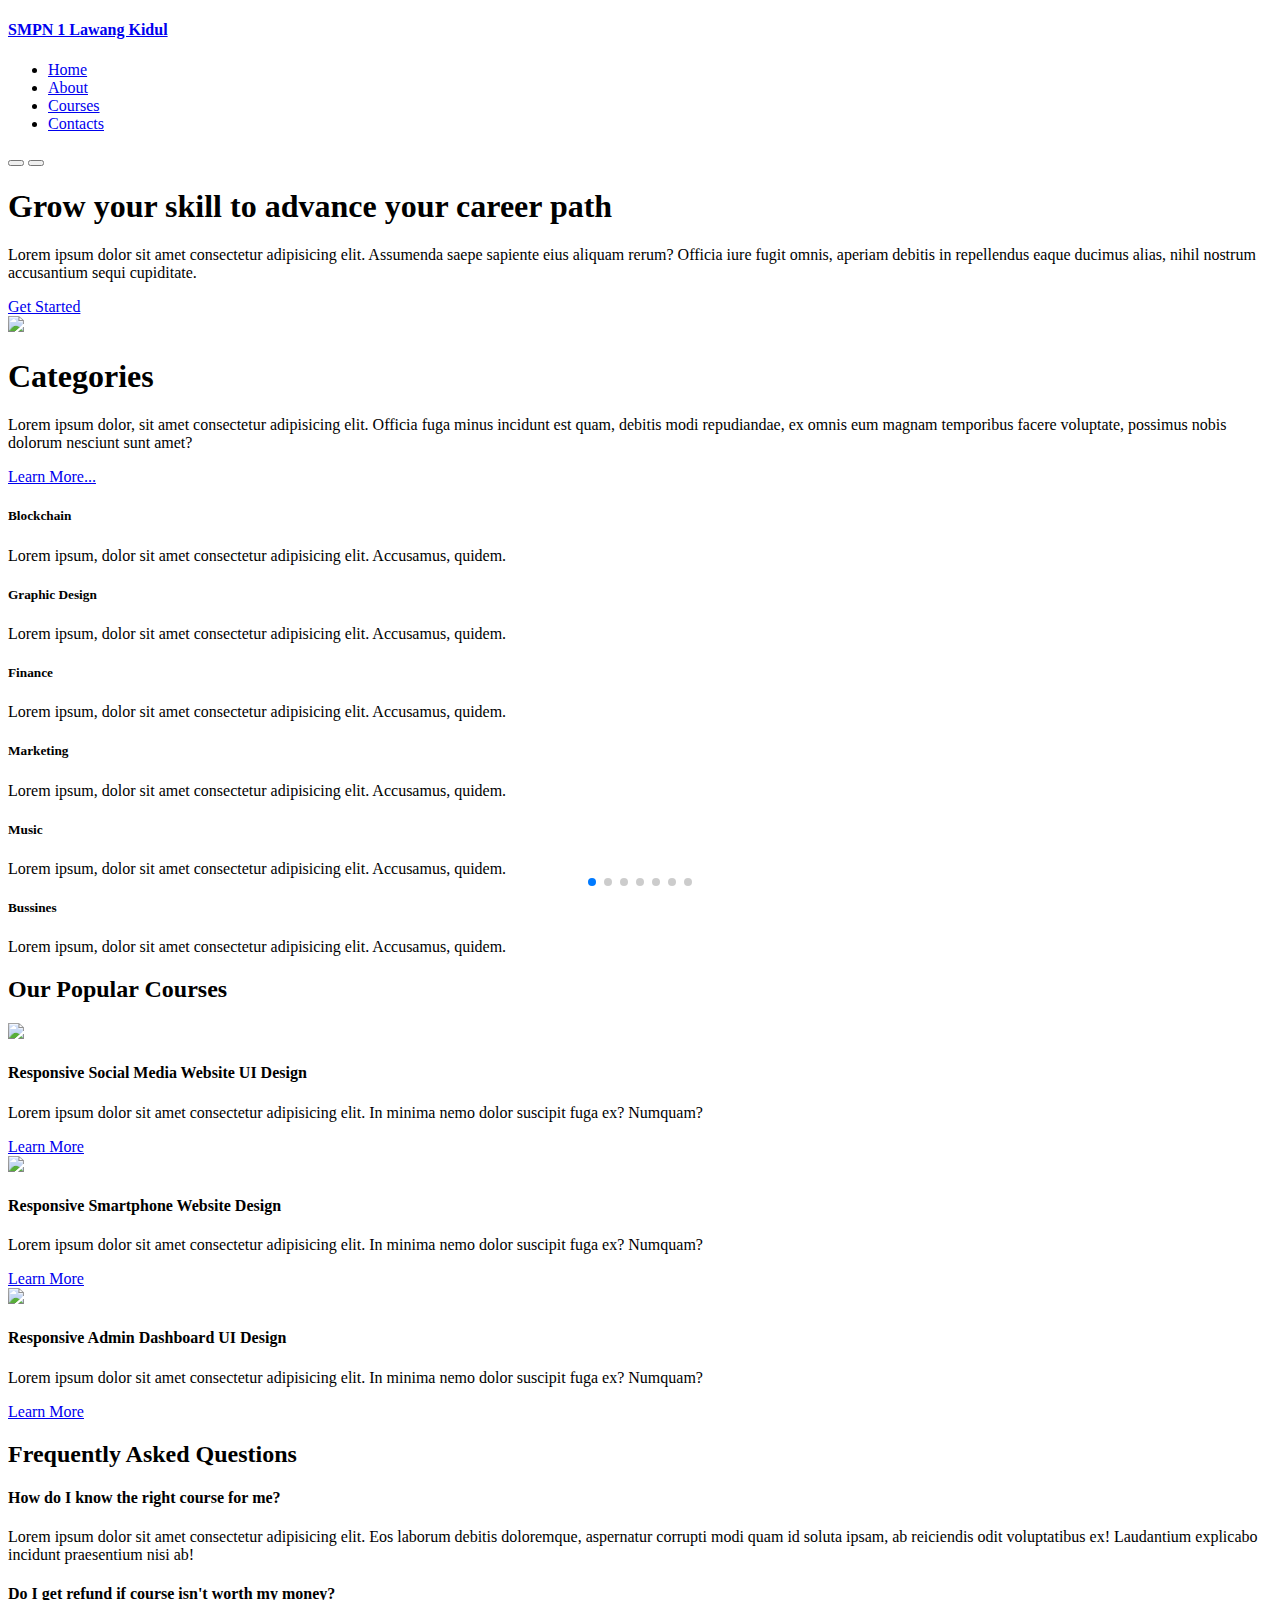
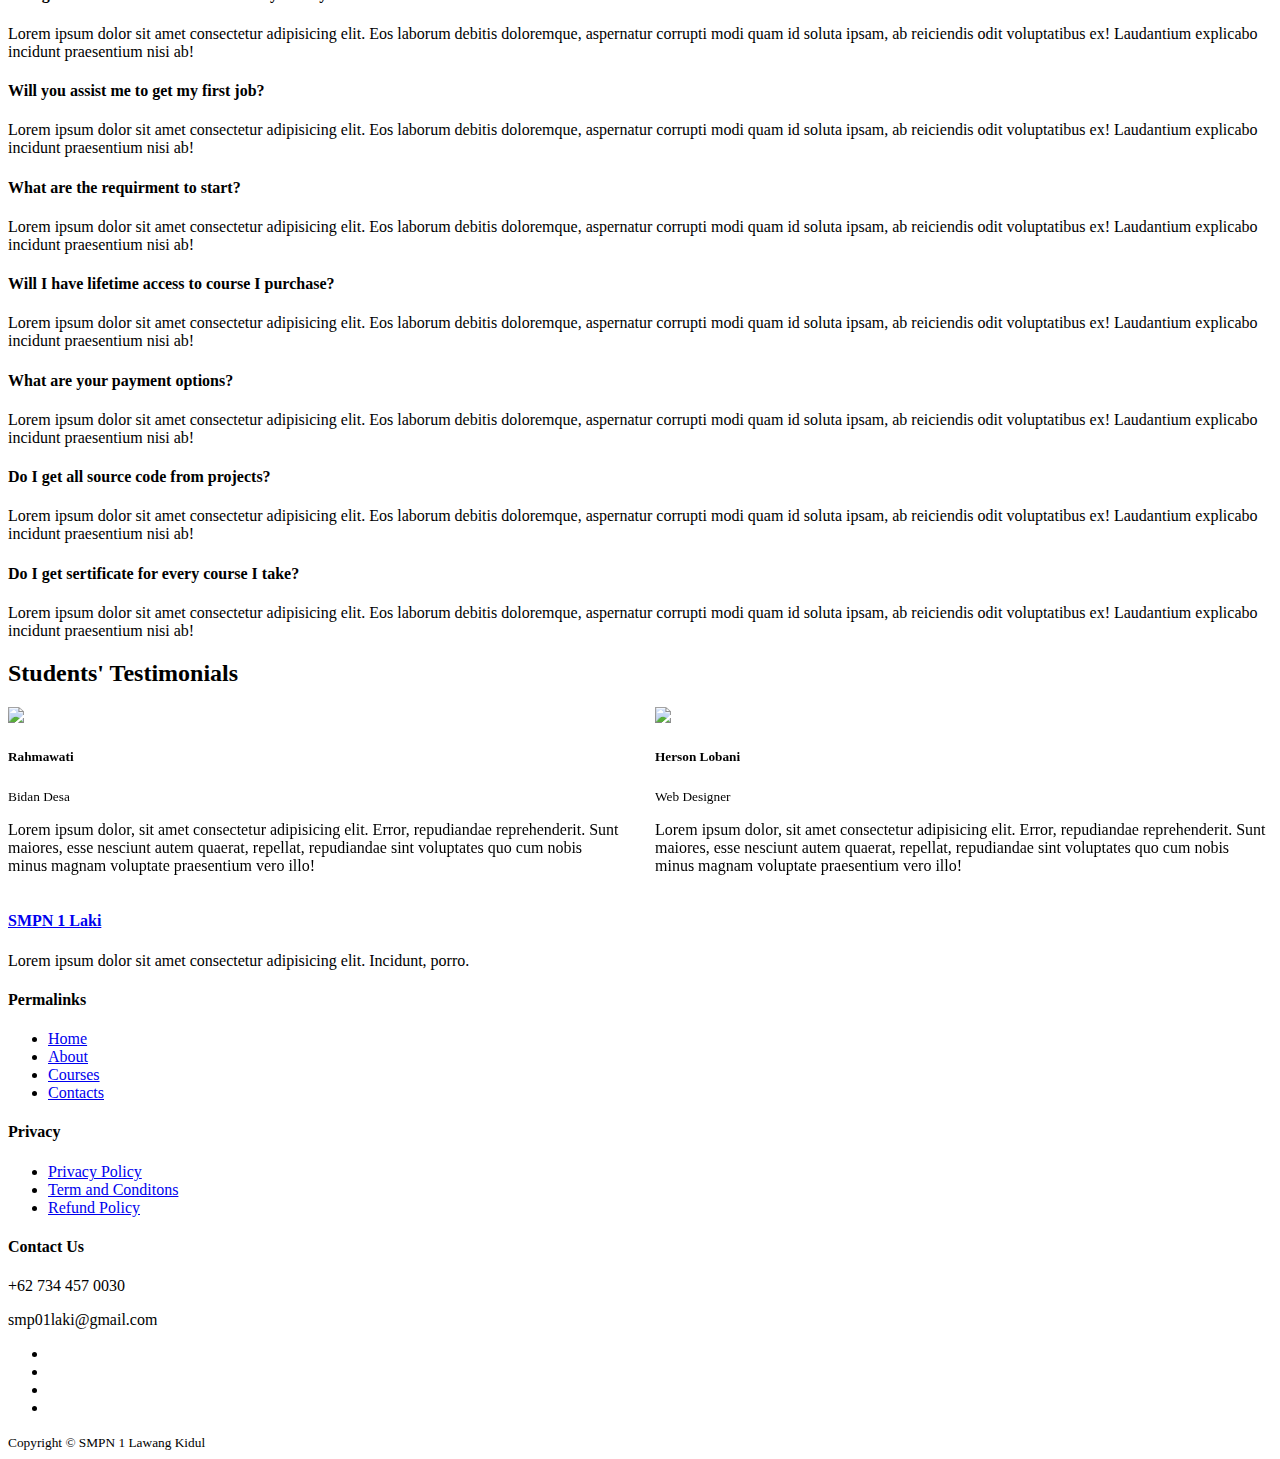
==== index.html @ 42cf80b9 "menambahkan file html" ====
<!DOCTYPE html>
<html lang="en">
<head>

    <meta charset="UTF-8">
    <meta http-equiv="X-UA-Compatible" content="IE=edge">
    <meta name="viewport" content="width=device-width, initial-scale=1.0">
    <title>Spensalaki | Home</title>


    <!-- Iconscout CDN -->
    <link rel="stylesheet" href="https://unicons.iconscout.com/release/v4.0.0/css/line.css">
    <link rel="preconnect" href="https://fonts.googleapis.com">
    <link rel="preconnect" href="https://fonts.gstatic.com" crossorigin>


    <!-- Google Fonts (Montserrat) -->
    <link rel="preconnect" href="https://fonts.googleapis.com">
    <link rel="preconnect" href="https://fonts.gstatic.com" crossorigin>
    <link href="https://fonts.googleapis.com/css2?family=Montserrat:wght@300;400;500;600;700;800&display=swap" rel="stylesheet">

    <!-- Swiper JS -->
    <link rel="stylesheet" href="https://unpkg.com/swiper@8/swiper-bundle.min.css"/>

    <!-- My Css -->
    <link rel="stylesheet" href="./css/style.css">
    <!-- <style>
        body{
            background-image: url('../CSS3/img/watercolor.png');
        } -->
    </style>

</head>


<body>

    <!-- ===== Navbar Start ===== -->
    <nav>
        
        <div class="container nav_container">
            <a href="index.html"><h4>SMPN 1 Lawang Kidul</h4></a>

            <ul class="nav_menu">
                <li><a href="index.html">Home</a></li>
                <li><a href="about.html">About</a></li>
                <li><a href="courses.html">Courses</a></li>
                <li><a href="contacts.html">Contacts</a></li>
            </ul>
            
            <button id="open-menu-btn"><i class="uil uil-bars"></i></button>
            <button id="close-menu-btn"><i class="uil uil-multiply"></i></button>

        </div>

    </nav>
    <!-- ===== Navbar End ====== -->


    <!-- ===== Header Start ===== -->
    <header>
        <div class="container header-container">

            <div class="header-left">
                <h1>Grow your skill to advance your career path</h1>
                <p>Lorem ipsum dolor sit amet consectetur adipisicing elit. Assumenda saepe sapiente eius aliquam rerum? Officia iure fugit omnis, aperiam debitis in repellendus eaque ducimus alias, nihil nostrum accusantium sequi cupiditate.</p>
                <a href="courses.html" class="btn btn-primary">Get Started</a>
            </div>
            
            <div class="header-right">
                <div class="header-right-image">
                    <img src="./images/header.svg">
                </div>
            </div>

        </div>
    </header>
    <!-- ===== Header End ===== -->


    <!-- ===== Categories Start ===== -->
    <section class="categories">
        <div class="container categories-container">

            <div class="categories-left">
                <h1>Categories</h1>
                <p>
                    Lorem ipsum dolor, sit amet consectetur adipisicing elit. Officia fuga minus incidunt est quam, debitis modi repudiandae, ex omnis eum magnam temporibus facere voluptate, possimus nobis dolorum nesciunt sunt amet?
                </p>
                <a href="#" class="btn">Learn More...</a>
            </div>

            <div class="categories-right">

                <article class="category">
                    <span class="category-icon"><i class="uil uil-bitcoin-circle"></i></span>
                    <h5>Blockchain</h5>
                    <p>Lorem ipsum, dolor sit amet consectetur adipisicing elit. Accusamus, quidem.</p>
                </article>

                <article class="category">
                    <span class="category-icon"><i class="uil uil-palette"></i></span>
                    <h5>Graphic Design</h5>
                    <p>Lorem ipsum, dolor sit amet consectetur adipisicing elit. Accusamus, quidem.</p>
                </article>
                
                <article class="category">
                    <span class="category-icon"><i class="uil uil-usd-circle"></i></span>
                    <h5>Finance</h5>
                    <p>Lorem ipsum, dolor sit amet consectetur adipisicing elit. Accusamus, quidem.</p>
                </article>

                <article class="category">
                    <span class="category-icon"><i class="uil uil-megaphone"></i></span>
                    <h5>Marketing</h5>
                    <p>Lorem ipsum, dolor sit amet consectetur adipisicing elit. Accusamus, quidem.</p>
                </article>

                <article class="category">
                    <span class="category-icon"><i class="uil uil-music"></i></span>
                    <h5>Music</h5>
                    <p>Lorem ipsum, dolor sit amet consectetur adipisicing elit. Accusamus, quidem.</p>
                </article>

                <article class="category">
                    <span class="category-icon"><i class="uil uil-puzzle-piece"></i></span>
                    <h5>Bussines</h5>
                    <p>Lorem ipsum, dolor sit amet consectetur adipisicing elit. Accusamus, quidem.</p>
                </article>

            </div>
        </div>
    </section>
    <!-- ===== Categories End ===== -->

    <!-- ===== Courses Start ===== -->
    <section class="courses">
        <h2>Our Popular Courses</h2>
        <div class="container courses-container">
            <article class="course">
                <div class="course-img">
                    <img src="./images/course1.jpg">
                </div>
                <div class="course-info">
                    <h4>Responsive Social Media Website UI Design</h4>
                    <p>
                        Lorem ipsum dolor sit amet consectetur adipisicing elit. In minima nemo dolor suscipit fuga ex? Numquam?
                    </p>
                    <a href="courses.html" class="btn btn-primary">Learn More</a>
                </div>
                
            </article>

            <article class="course">
                <div class="course-img">
                    <img src="./images/course2.jpg">
                </div>
                <div class="course-info">
                    <h4>Responsive Smartphone Website Design</h4>
                    <p>
                        Lorem ipsum dolor sit amet consectetur adipisicing elit. In minima nemo dolor suscipit fuga ex? Numquam?
                    </p>
                    <a href="courses.html" class="btn btn-primary">Learn More</a>
                </div>
            </article>
            
            <article class="course">
                <div class="course-img">
                    <img src="./images/course3.jpg">
                </div>
                <div class="course-info">
                    <h4>Responsive Admin Dashboard UI Design</h4>
                    <p>
                        Lorem ipsum dolor sit amet consectetur adipisicing elit. In minima nemo dolor suscipit fuga ex? Numquam?
                    </p>
                    <a href="courses.html" class="btn btn-primary">Learn More</a>
                </div>
                
            </article>

        </div>
    </section>
    <!-- ===== Course End ===== -->

    <!-- ===== FAQs Start ===== -->

    <section class="faqs">
        <h2>Frequently Asked Questions</h2>
        <div class="container faqs-container">
            
            <article class="faq">
                <div class="faq-icon"><i class="uil uil-plus"></i></div>
                <div class="question-answer">
                    <h4>How do I know the right course for me?</h4>
                    <p>
                        Lorem ipsum dolor sit amet consectetur adipisicing elit. Eos laborum debitis doloremque, aspernatur corrupti modi quam id soluta ipsam, ab reiciendis odit voluptatibus ex! Laudantium explicabo incidunt praesentium nisi ab!
                    </p>
                </div>
            </article>
            
            <article class="faq">
                <div class="faq-icon"><i class="uil uil-plus"></i></div>
                <div class="question-answer">
                    <h4>Do I get refund if course isn't worth my money?</h4>
                    <p>
                        Lorem ipsum dolor sit amet consectetur adipisicing elit. Eos laborum debitis doloremque, aspernatur corrupti modi quam id soluta ipsam, ab reiciendis odit voluptatibus ex! Laudantium explicabo incidunt praesentium nisi ab!
                    </p>
                </div>
            </article>
            
            <article class="faq">
                <div class="faq-icon"><i class="uil uil-plus"></i></div>
                <div class="question-answer">
                    <h4>Will you assist me to get my first job?</h4>
                    <p>
                        Lorem ipsum dolor sit amet consectetur adipisicing elit. Eos laborum debitis doloremque, aspernatur corrupti modi quam id soluta ipsam, ab reiciendis odit voluptatibus ex! Laudantium explicabo incidunt praesentium nisi ab!
                    </p>
                </div>
            </article>
            
            <article class="faq">
                <div class="faq-icon"><i class="uil uil-plus"></i></div>
                <div class="question-answer">
                    <h4>What are the requirment to start?</h4>
                    <p>
                        Lorem ipsum dolor sit amet consectetur adipisicing elit. Eos laborum debitis doloremque, aspernatur corrupti modi quam id soluta ipsam, ab reiciendis odit voluptatibus ex! Laudantium explicabo incidunt praesentium nisi ab!
                    </p>
                </div>
            </article>
            
            <article class="faq">
                <div class="faq-icon"><i class="uil uil-plus"></i></div>
                <div class="question-answer">
                    <h4>Will I have lifetime access to course I purchase?</h4>
                    <p>
                        Lorem ipsum dolor sit amet consectetur adipisicing elit. Eos laborum debitis doloremque, aspernatur corrupti modi quam id soluta ipsam, ab reiciendis odit voluptatibus ex! Laudantium explicabo incidunt praesentium nisi ab!
                    </p>
                </div>
            </article>
            
            <article class="faq">
                <div class="faq-icon"><i class="uil uil-plus"></i></div>
                <div class="question-answer">
                    <h4>What are your payment options?</h4>
                    <p>
                        Lorem ipsum dolor sit amet consectetur adipisicing elit. Eos laborum debitis doloremque, aspernatur corrupti modi quam id soluta ipsam, ab reiciendis odit voluptatibus ex! Laudantium explicabo incidunt praesentium nisi ab!
                    </p>
                </div>
            </article>
            
            <article class="faq">
                <div class="faq-icon"><i class="uil uil-plus"></i></div>
                <div class="question-answer">
                    <h4>Do I get all source code from projects?</h4>
                    <p>
                        Lorem ipsum dolor sit amet consectetur adipisicing elit. Eos laborum debitis doloremque, aspernatur corrupti modi quam id soluta ipsam, ab reiciendis odit voluptatibus ex! Laudantium explicabo incidunt praesentium nisi ab!
                    </p>
                </div>
            </article>
            
            <article class="faq">
                <div class="faq-icon"><i class="uil uil-plus"></i></div>
                <div class="question-answer">
                    <h4>Do I get sertificate for every course I take?</h4>
                    <p>
                        Lorem ipsum dolor sit amet consectetur adipisicing elit. Eos laborum debitis doloremque, aspernatur corrupti modi quam id soluta ipsam, ab reiciendis odit voluptatibus ex! Laudantium explicabo incidunt praesentium nisi ab!
                    </p>
                </div>
            </article>

        </div>
    </section>

    <!-- ===== FAQs End ===== -->


    <!-- ===== Testimonials Start ===== -->
    <section class="container testimonials-container mySwiper">
        <h2>Students' Testimonials</h2>
        <div class="swiper-wrapper">

            <article class="testimonial swiper-slide">
                <div class="avatar">
                    <img src="./images/avatar1.png">
                </div>
                <div class="testimonial-info">
                    <h5>Rahmawati</h5>
                    <small>Bidan Desa</small>
                </div>
                <div class="testimonial-body">
                    <p>
                        Lorem ipsum dolor, sit amet consectetur adipisicing elit. Error, repudiandae reprehenderit. Sunt maiores, esse nesciunt autem quaerat, repellat, repudiandae sint voluptates quo cum nobis minus magnam voluptate praesentium vero illo!
                    </p>
                </div>
            </article>
            
            <article class="testimonial swiper-slide">
                <div class="avatar">
                    <img src="./images/avatar2.png">
                </div>
                <div class="testimonial-info">
                    <h5>Herson Lobani</h5>
                    <small>Web Designer</small>
                </div>
                <div class="testimonial-body">
                    <p>
                        Lorem ipsum dolor, sit amet consectetur adipisicing elit. Error, repudiandae reprehenderit. Sunt maiores, esse nesciunt autem quaerat, repellat, repudiandae sint voluptates quo cum nobis minus magnam voluptate praesentium vero illo!
                    </p>
                </div>
            </article>
            
            <article class="testimonial swiper-slide">
                <div class="avatar">
                    <img src="./images/avatar3.png">
                </div>
                <div class="testimonial-info">
                    <h5>Firmansyah</h5>
                    <small>Pengusaha</small>
                </div>
                <div class="testimonial-body">
                    <p>
                        Lorem ipsum dolor, sit amet consectetur adipisicing elit. Error, repudiandae reprehenderit. Sunt maiores, esse nesciunt autem quaerat, repellat, repudiandae sint voluptates quo cum nobis minus magnam voluptate praesentium vero illo!
                    </p>
                </div>
            </article>
            
            <article class="testimonial swiper-slide">
                <div class="avatar">
                    <img src="./images/avatar4.png">
                </div>
                <div class="testimonial-info">
                    <h5>Lesiana</h5>
                    <small>Ibu Rumah Tangga</small>
                </div>
                <div class="testimonial-body">
                    <p>
                        Lorem ipsum dolor, sit amet consectetur adipisicing elit. Error, repudiandae reprehenderit. Sunt maiores, esse nesciunt autem quaerat, repellat, repudiandae sint voluptates quo cum nobis minus magnam voluptate praesentium vero illo!
                    </p>
                </div>
            </article>
            
            <article class="testimonial swiper-slide">
                <div class="avatar">
                    <img src="./images/avatar5.png">
                </div>
                <div class="testimonial-info">
                    <h5>Zainal Asri</h5>
                    <small>Pegawai BUMN</small>
                </div>
                <div class="testimonial-body">
                    <p>
                        Lorem ipsum dolor, sit amet consectetur adipisicing elit. Error, repudiandae reprehenderit. Sunt maiores, esse nesciunt autem quaerat, repellat, repudiandae sint voluptates quo cum nobis minus magnam voluptate praesentium vero illo!
                    </p>
                </div>
            </article>
            
            <article class="testimonial swiper-slide">
                <div class="avatar">
                    <img src="./images/avatar6.png">
                </div>
                <div class="testimonial-info">
                    <h5>Susiati</h5>
                    <small>Pedagang Grosir</small>
                </div>
                <div class="testimonial-body">
                    <p>
                        Lorem ipsum dolor, sit amet consectetur adipisicing elit. Error, repudiandae reprehenderit. Sunt maiores, esse nesciunt autem quaerat, repellat, repudiandae sint voluptates quo cum nobis minus magnam voluptate praesentium vero illo!
                    </p>
                </div>
            </article>
            
            <article class="testimonial swiper-slide">
                <div class="avatar">
                    <img src="./images/avatar7.png">
                </div>
                <div class="testimonial-info">
                    <h5>Susilawati</h5>
                    <small>Kepala Sekolah</small>
                </div>
                <div class="testimonial-body">
                    <p>
                        Lorem ipsum dolor, sit amet consectetur adipisicing elit. Error, repudiandae reprehenderit. Sunt maiores, esse nesciunt autem quaerat, repellat, repudiandae sint voluptates quo cum nobis minus magnam voluptate praesentium vero illo!
                    </p>
                </div>
            </article>
            
            <article class="testimonial swiper-slide">
                <div class="avatar">
                    <img src="./images/avatar8.png">
                </div>
                <div class="testimonial-info">
                    <h5>Erlita</h5>
                    <small>Guru SMP</small>
                </div>
                <div class="testimonial-body">
                    <p>
                        Lorem ipsum dolor, sit amet consectetur adipisicing elit. Error, repudiandae reprehenderit. Sunt maiores, esse nesciunt autem quaerat, repellat, repudiandae sint voluptates quo cum nobis minus magnam voluptate praesentium vero illo!
                    </p>
                </div>
            </article>
        </div>
        <div class="swiper-pagination"></div>
    </section>
    <!-- ===== Testimonials End ===== -->

    <!-- ===== Footer Start ===== -->
    <footer>
        <div class="container footer-container">
            <div class="footer-1">
                <a href="index.html" class="footer-logo"><h4>SMPN 1 Laki</h4></a>
                <p>
                    Lorem ipsum dolor sit amet consectetur adipisicing elit. Incidunt, porro.
                </p>
            </div>

            <div class="footer-2">
                <h4>Permalinks</h4>
                <ul class="permalinks">
                    <li><a href="index.html">Home</a></li>
                    <li><a href="about.html">About</a></li>
                    <li><a href="courses.html">Courses</a></li>
                    <li><a href="contacts.html">Contacts</a></li>
                </ul>
            </div>
            
            <div class="footer-3">
                <h4>Privacy</h4>
                <ul class="privacy">
                    <li><a href="#">Privacy Policy</a></li>
                    <li><a href="#">Term and Conditons</a></li>
                    <li><a href="#">Refund Policy</a></li>
                </ul>
            </div>
            
            <div class="footer-4">
                <h4>Contact Us</h4>
                <div>
                    <P>+62 734 457 0030</P>
                    <p>smp01laki@gmail.com</p>
                </div>
                <ul class="footer-socials">
                    <li><a href="#"><i class="uil uil-facebook-f"></i></a></li>
                    <li><a href="#"><i class="uil uil-instagram-alt"></i></a></li>
                    <li><a href="#"><i class="uil uil-twitter"></i></a></li>
                    <li><a href="#"><i class="uil uil-linkedin-alt"></i></a></li>
                </ul>
            </div>
        </div>
        <div class="footer-copyright">
            <small>Copyright &copy; SMPN 1 Lawang Kidul</small>
        </div>
    </footer>
    <!-- Footer End -->


    <!-- Swiper JS -->
    <!-- <script src="https://unpkg.com/swiper/swiper-bundle.min.js"></script> -->
    <script src="https://unpkg.com/swiper@8/swiper-bundle.min.js"></script>

    <!-- My JS -->
    <script src="./main.js"></script>
    
    <!-- Swiper Js for swiper-pagination -->
    <script>
        var swiper = new Swiper(".mySwiper", {
            slidesPerView: 1,
            spaceBetween: 30,
            pagination: {
            el: ".swiper-pagination",
            clickable: true,
            },
            //   when window width is >= 600px
            breakpoints: {
                600: {
                    slidesPerView: 2
                }
            }
        });
    </script>
</body>
</html>
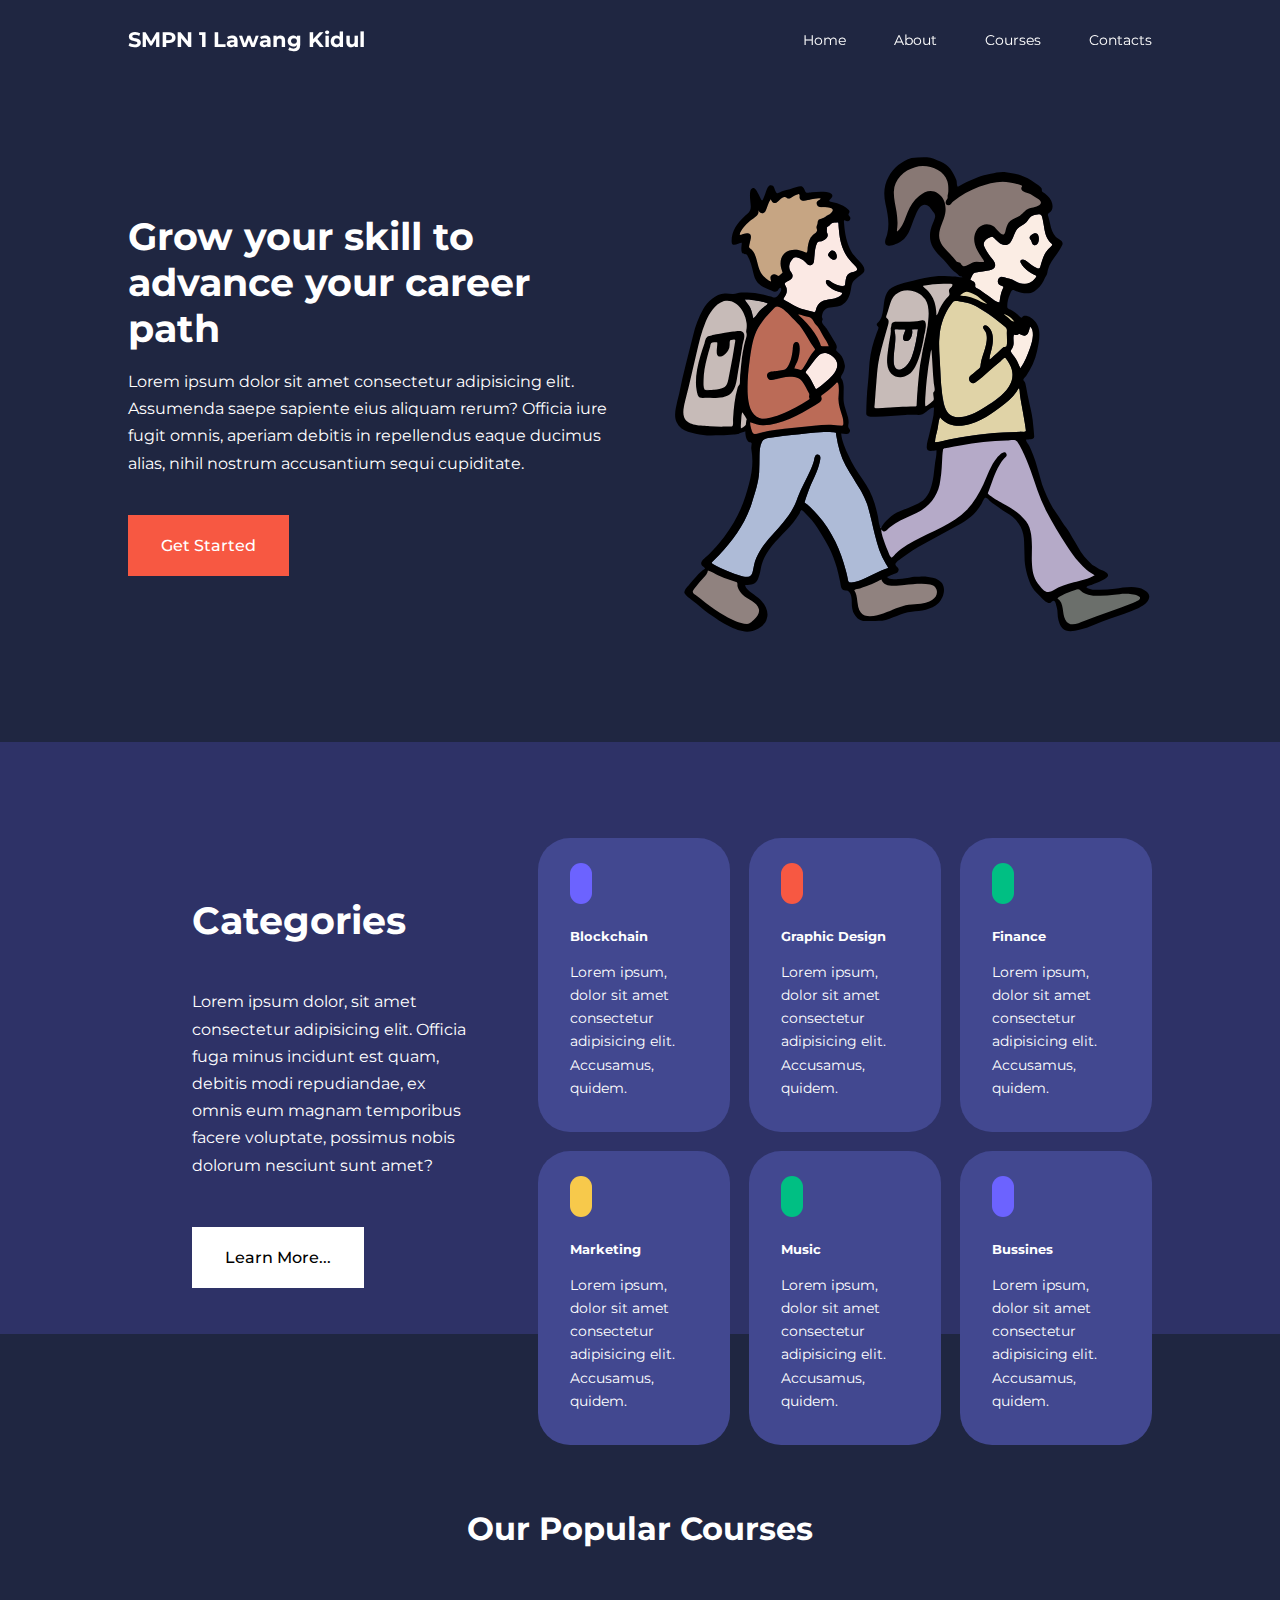
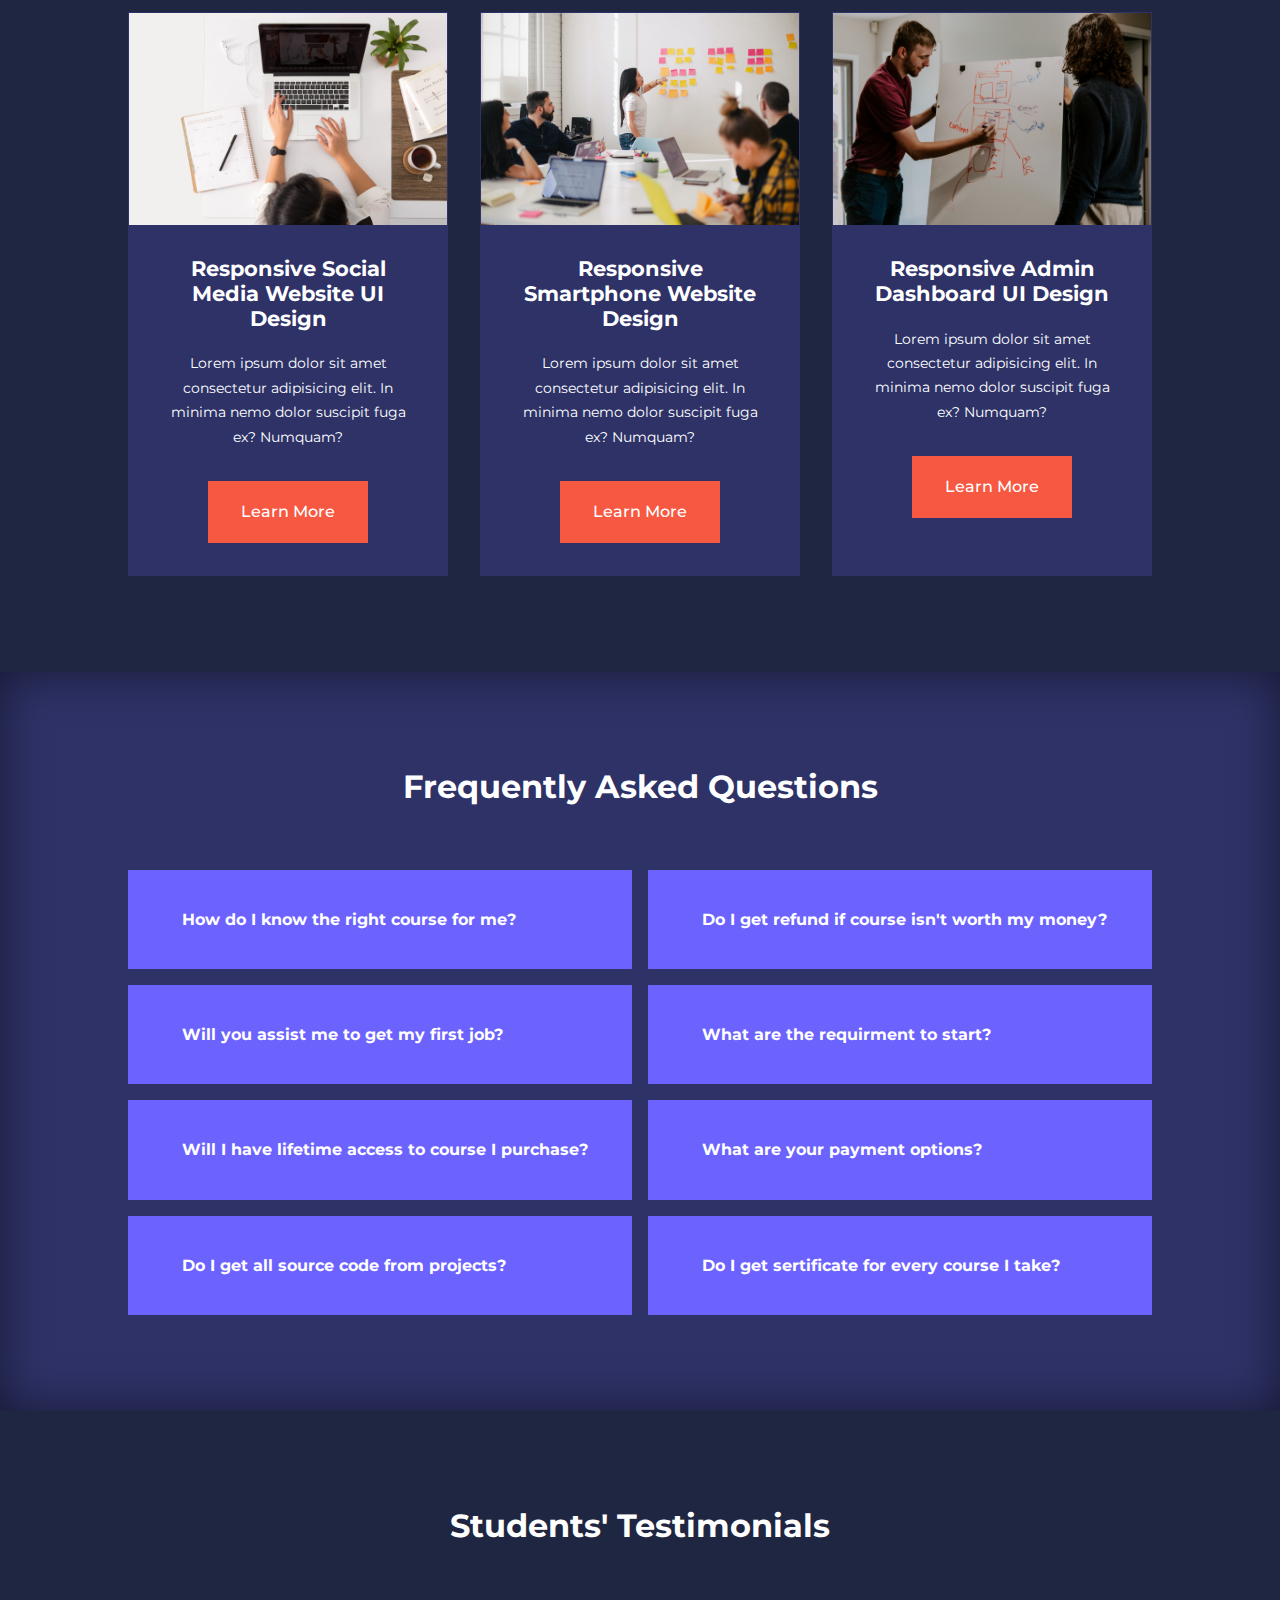
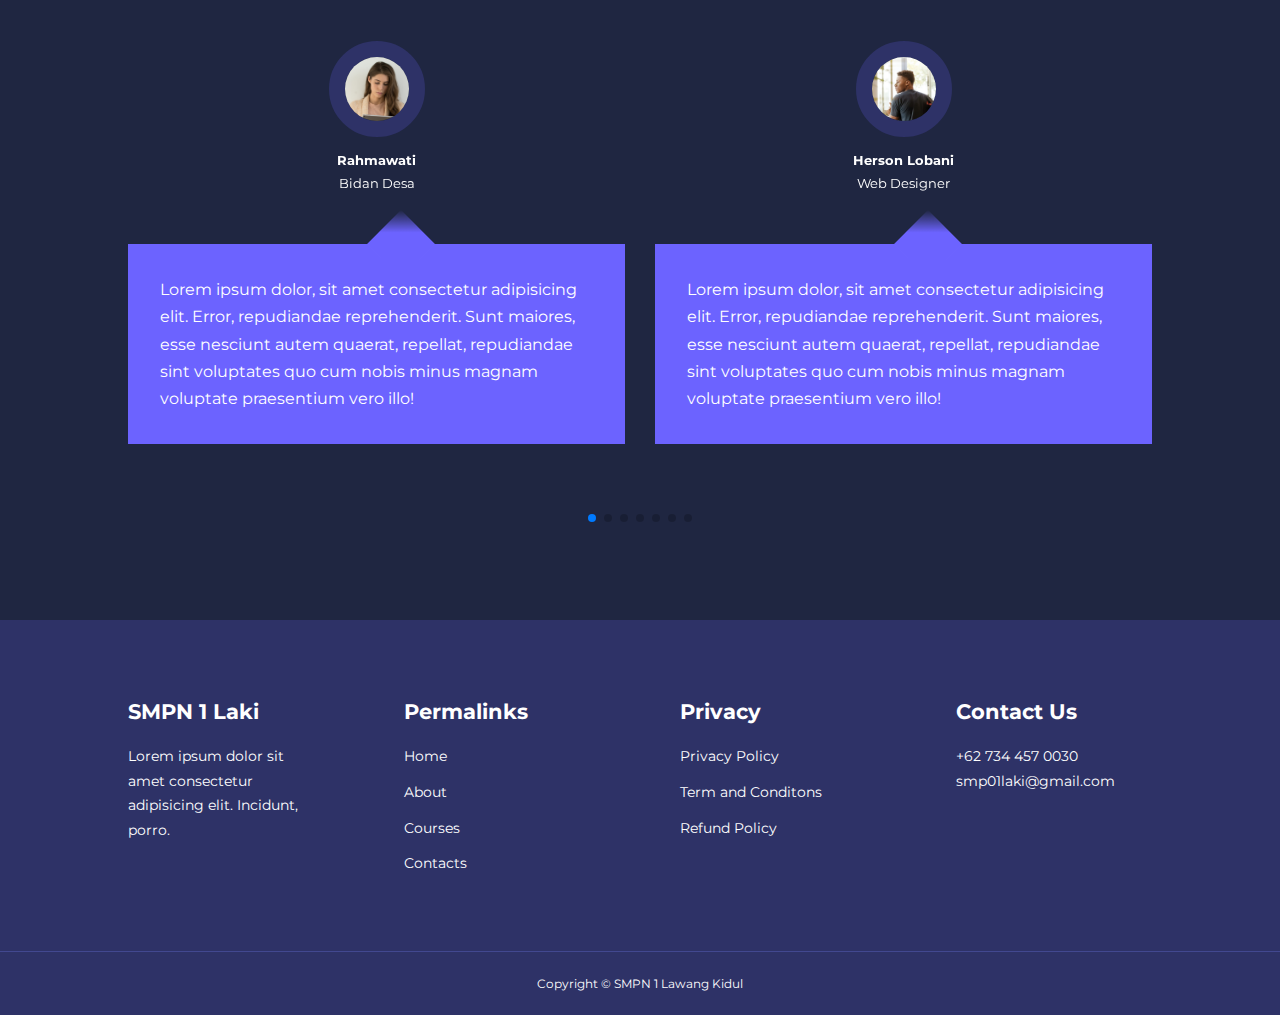
==== commit 1e4e764b: "Update index.html" ====
--- a/index.html
+++ b/index.html
@@ -23,7 +23,7 @@
     <link rel="stylesheet" href="https://unpkg.com/swiper@8/swiper-bundle.min.css"/>
 
     <!-- My Css -->
-    <link rel="stylesheet" href="./css/style.css">
+    <link rel="stylesheet" href="./CSS/style.css">
     <!-- <style>
         body{
             background-image: url('../CSS3/img/watercolor.png');
@@ -478,4 +478,4 @@
         });
     </script>
 </body>
-</html>+</html>
--- a/CSS/style.css
+++ b/CSS/style.css
@@ -0,0 +1,613 @@
+* {
+    margin: 0;
+    padding: 0;
+    bottom: 0;
+    outline: 0;
+    text-decoration: none;
+    list-style: none;
+    box-sizing: border-box;
+}
+
+:root {
+    --color-primary: #6c63ff;
+    --color-success: #00bf83;
+    --color-warning: #f7c94b;
+    --color-danger: #f75842;
+    --color-white: #fff;
+    --color-black: #000;
+    --color-danger-variant: rgba(247, 88, 66, 0.4);
+    --color-light: rgba(255, 255, 255, 0.7);
+    --color-bg: #1f2641;
+    --color-bg1: #2e3267;
+    --color-bg2: #424890;
+
+    --container-width-lg: 80%;
+    --container-width-md: 90%;
+    --container-width-sm: 94%;
+
+    transition: all 400ms ease;
+}
+
+body {
+    font-family: 'Montserrat', sans-serif;
+    line-height: 1.7;
+    color: var(--color-white);
+    background: var(--color-bg);
+}
+
+.container{
+    width: var(--container-width-lg);
+    margin: 0 auto;
+}
+
+section{
+    padding: 6rem 0;
+}
+
+section h2{
+    text-align: center;
+    margin-bottom: 4rem;
+}
+
+h1,
+h2,
+h3,
+h4,
+h5{
+    line-height: 1.2;
+}
+
+h1{
+    font-size: 2.4rem;
+}
+
+h2{
+    font-size: 2rem;
+}
+
+h3{
+    font-size: 1.6rem;
+}
+
+h4{
+    font-size: 1.3rem;
+}
+
+a{
+    color: var(--color-white);
+}
+
+img{
+    width: 100%;
+    display: block;
+    object-fit: cover;
+}
+
+.btn{
+    display: inline-block;
+    background: var(--color-white);
+    color: var(--color-black);
+    padding: 1rem 2rem;
+    border: 1px solid transparent;
+    font-weight: 500;
+    transition: var(--transition);
+}
+
+.btn:hover{
+    background: transparent;
+    color: var(--color-white);
+    border-color: var(--color-white);
+}
+
+.btn-primary {
+    background: var(--color-danger);
+    color: var(--color-white);
+}
+
+/* ============= NavBar ============= */
+nav{
+    background: transparent;
+    width: 100vw;
+    height: 5rem;
+    position: fixed;
+    top: 0;
+    z-index: 11;
+}
+
+/* change navbar styles on scroll using javaSript */
+.window-scroll{
+    background: var(--color-primary);
+    box-shadow: 0 1rem 2rem rgba(0, 0, 0, 0.2);
+}
+
+.nav_container{
+    height: 100%;
+    display: flex;
+    justify-content: space-between;
+    align-items: center;
+}
+
+nav button{
+    display: none;
+}
+
+.nav_menu{
+    display: flex;
+    align-items: center;
+    gap: 3rem;
+}
+
+.nav_menu a{
+    font-size: 0.9rem;
+    transition: var(--transition);
+}
+
+.nav_menu a:hover{
+    color: var(--color-bg2);
+}
+
+/* ===== Header ===== */
+header{
+    position: relative;
+    top: 5rem;
+    overflow: hidden;
+    height: 70vh;
+    margin-bottom: 7rem;
+}
+
+.header-container{
+    display: grid;
+    grid-template-columns: 1fr 1fr;
+    align-items: center;
+    gap: 4rem;
+    height: 100%;
+}
+
+.header-left p{
+    margin: 1rem 0 2.4rem;
+}
+
+/* ===== Categories ===== */
+.categories {
+    background: var(--color-bg1);
+    height: 37rem; /* aslinya 29rem*/
+}
+
+.categories h1{
+    line-height: 1;
+    margin-bottom: 3rem;
+}
+
+.categories-container{
+    display: grid;
+    grid-template-columns: 40% 60%;
+    /* gap: 4rem; */
+}
+
+.categories-left{
+    margin: 4rem;
+}
+
+.categories-left p{
+    margin: 1rem 0 3rem;
+}
+
+.categories-right{
+display: grid;
+grid-template-columns: repeat(3, 1fr);
+gap: 1.2rem;
+}
+
+.category{
+    background: var(--color-bg2);
+    padding: 2rem;
+    border-radius: 2rem;
+    transition: var(--transition);
+}
+
+.category:hover{
+box-shadow: 0 3rem 3rem rgba(0,0,0,0.3);
+z-index: 1;
+}
+
+.category:nth-child(2) .category-icon{
+    background-color: var(--color-danger);
+}
+
+.category:nth-child(3) .category-icon{
+    background-color: var(--color-success);
+}
+
+.category:nth-child(4) .category-icon{
+    background-color: var(--color-warning);
+}
+
+.category:nth-child(5) .category-icon{
+    background-color: var(--color-success);
+}
+
+.category-icon{
+    background: var(--color-primary);
+    padding: 0.7rem;
+    border-radius: 0.9rem;
+}
+
+.category h5{
+    margin: 2rem 0 1rem;
+}
+
+.category p{
+    font-size: 0.85rem;
+}
+
+/* ===== Course ===== */
+.courses {
+    margin-top: 5rem;
+}
+
+.courses-container{
+    display: grid;
+    grid-template-columns: repeat(3, 1fr);
+    gap: 2rem;
+}
+
+.course {
+    background: var(--color-bg1);
+    text-align: center;
+    border: 1px solid transparent;
+    transition: var(--transition);
+}
+
+.course:hover{
+    background: transparent;
+    border-color: var(--color-primary);
+}
+
+.course-info{
+    padding: 2rem;
+}
+
+.course-info p{
+    margin: 1.2rem 0 2rem;
+    font-size: 0.9rem;
+}
+
+/* ===== FAQs ===== */
+.faqs{
+    background: var(--color-bg1);
+    box-shadow: inset 0 0 3rem rgba(0, 0, 0, 0.5);
+}
+
+.faqs-container{
+    display: grid;
+    grid-template-columns: 1fr 1fr;
+    gap: 1rem;
+}
+
+.faq{
+    padding: 2rem;
+    display: flex;
+    align-items: center;
+    gap: 1.4rem;
+    height: fit-content;
+    background: var(--color-primary);
+    cursor: pointer;
+}
+
+.faq h4{
+    font-size: 1rem;
+    line-height: 2.2;
+}
+
+.faq-icon{
+    align-self: flex-start;
+    font-size: 1.2rem;
+}
+
+.faq p{
+    margin-top: 0.8rem;
+    display: none;
+}
+
+.faq.open p{
+    display: block;
+}
+
+/* ===== Testimonials ===== */
+.testimonials-container{
+    overflow-x: hidden;
+    position: relative;
+    margin-bottom: 5rem;
+}
+
+.testimonial{
+    padding-top: 2rem;
+}
+
+.avatar{
+    width: 6rem;
+    height: 6rem;
+    border-radius: 50%;
+    overflow: hidden;
+    margin: 0 auto 1rem;
+    border: 1rem solid var(--color-bg1);
+}
+
+.testimonial-info{
+    text-align: center;
+}
+
+.testimonial-body{
+    background: var(--color-primary);
+    padding: 2rem;
+    margin-top: 3rem;
+    position: relative;
+}
+
+.testimonial-body::before{
+    content: '';
+    display: block;
+    background: linear-gradient(
+        135deg,
+        transparent, 
+        var(--color-primary), 
+        var(--color-primary),
+        var(--color-primary)
+    );
+    width: 3rem;
+    height: 3rem;
+    position: absolute;
+    left: 50%;
+    top: -1.5rem;
+    transform: rotate(45deg);
+}
+
+/* ===== Footer ===== */
+footer{
+    background: var(--color-bg1);
+    padding-top: 5rem;
+    font-size: 0.9rem;
+}
+
+.footer-container{
+    display: grid;
+    grid-template-columns: repeat(4, 1fr);
+    gap: 5rem;
+}
+.footer-container > div h4 {
+    margin-bottom: 1.2rem;
+}
+.footer-1 p{
+    margin: 0 0 2rem;
+}
+footer ul li{
+    margin-bottom: 0.7rem;
+}
+footer ul li a:hover{
+    text-decoration: underline;
+}
+.footer-socials{
+    display: flex;
+    gap: 1rem;
+    font-size: 1.2rem;
+    margin-top: 2rem;
+}
+.footer-copyright{
+    text-align: center;
+    margin-top: 4rem;
+    padding: 1.2rem 0;
+    border-top: 1px solid var(--color-bg2);
+}
+
+
+
+/* Media Queries (Tablet) */
+
+@media screen and (max-width: 1024px) {
+
+    .container {
+        width: var(--container-width-md);
+    }
+    
+    h1 {
+        font-size: 2.2em;
+    }
+    
+    h2 {
+        font-size: 1.7rem;
+    }
+    
+    h3 {
+        font-size: 1.4rem;
+    }
+    
+    h4 {
+        font-size: 1.2rem;
+    }
+
+
+    /* ===== navbar ===== */
+
+    nav button {
+        display: inline-block;
+        background: transparent;
+        font-size: 1.8rem;
+        color: var(--color-white);
+        cursor: pointer;
+    }
+    
+    nav button#close-menu-btn{
+        display: none;
+    }
+    
+    .nav_menu {
+        position: fixed;
+        top: 5rem;
+        right: 5%;
+        height: fit-content;
+        width: 18rem;
+        flex-direction: column;
+        gap: 0;
+        display: none;
+    }
+    
+    .nav_menu li {
+        width: 100%;
+        height: 5.8rem;
+        animation: animateNavItems 400ms linear forwards;
+        transform-origin: top right;
+        opacity: 0;
+    }
+    
+    .nav_menu li:nth-child(2) {
+        animation-delay: 200ms;
+    }
+
+    .nav_menu li:nth-child(3) {
+        animation-delay: 400ms;
+    }
+
+    .nav_menu li:nth-child(4) {
+        animation-delay: 600ms;
+    }
+
+    @keyframes animateNavItems {
+        0% {
+            transform: rotateZ(-90deg) rotateX(90deg) scale(0.1);
+        }
+
+        100% {
+            transform: rotateZ(0) rotate(0) scale(1);
+            opacity: 1;
+        }
+    }
+
+    .nav_menu li a {
+        background: var(--color-primary);
+        box-shadow: -4rem 6rem 10rem rgba(0, 0, 0, 0.6);
+        width: 100%;
+        height: 100%;
+        display: grid;
+        place-items: center;
+    }
+    
+    .nav_menu li a:hover {
+        background: var(--color-bg2);
+        color: var(--color-white);
+    }
+
+    
+    /* ===== Header ===== */
+    
+    header {
+        gap: 0;
+        padding-bottom: 3rem;
+    }
+    
+    /* ===== Categories ======= */
+    
+    .categories {
+        height: auto;
+    }
+    
+    .categories-container {
+        grid-template-columns: 1fr;
+        gap: 3rem;
+    }
+
+    .categories-left {
+        margin-right: 0;
+    }
+
+    /* ===== Popular Course ===== */
+    .course {
+        margin-top: 0;
+    }
+    
+    .courses-container {
+        grid-template-columns: 1fr 1fr;
+    }
+
+    /* ===== FAQs ===== */
+    
+    .faqs-container {
+        grid-template-columns: 1fr;
+    }
+    
+    .faq{
+        padding: 1.5rem;
+    }
+
+    /* ===== Footer ===== */
+    
+    .footer-container{
+        grid-template-columns: 1fr 1fr;
+    }
+}
+
+/* ===== Media Queries (Phones) ===== */
+@media screen and (max-width: 600px) {
+    .container{
+        width: var(--container-width-sm);
+    }
+
+    /* ===== Navbar ===== */
+    .nav_menu{
+        right: 3%;
+    }
+
+    /* ===== Header ===== */
+    header{
+        height: 100vh;
+    }
+
+    .header-container{
+        grid-template-columns: 1fr;
+        text-align: center;
+        margin-left: 0;
+    }
+
+    .header-left p{
+        margin-bottom: 1rem;
+    }
+    /* ===== Categories ===== */
+    .categories-left {
+        grid-template-columns: 1fr 1fr;
+        gap: 0.7rem;
+    }
+
+    .category{
+        padding: 1rem;
+        border-radius: 1rem;
+    }
+
+    .category-icon{
+        margin-top: 4px;
+        display: inline-block;
+    }
+
+    /* ===== Popular Course ===== */
+    .courses-container{
+        grid-template-columns: 1fr;
+    }
+
+    /* ===== Testimonial ===== */
+    .testimonial-body{
+        padding: 1.2em;
+    }
+
+    /* ===== Footer ===== */
+    .footer-container{
+        grid-template-columns: 1fr;
+        text-align: center;
+        gap: 2rem;
+    } 
+
+    .footer-1 p{
+        margin: 1rem auto;
+    }
+
+    .footer-socials{
+        justify-content: center; 
+    }
+}
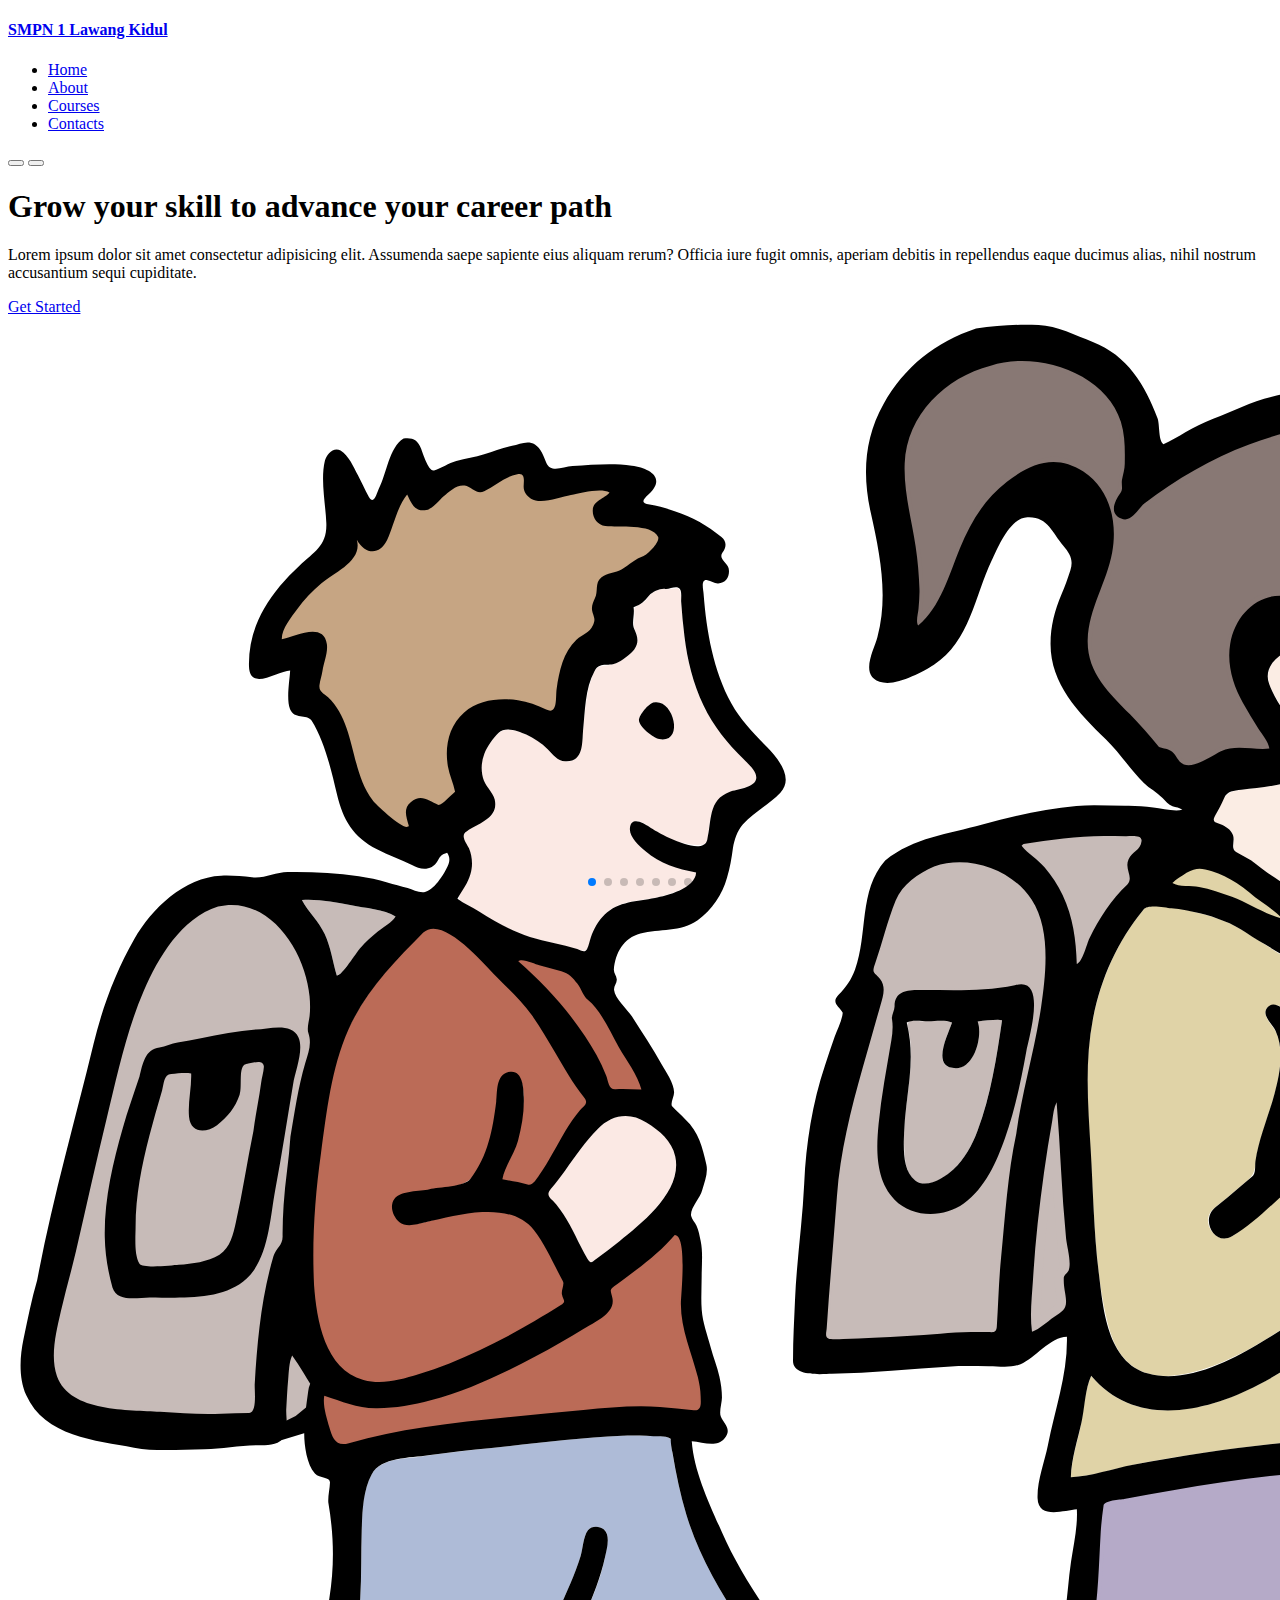
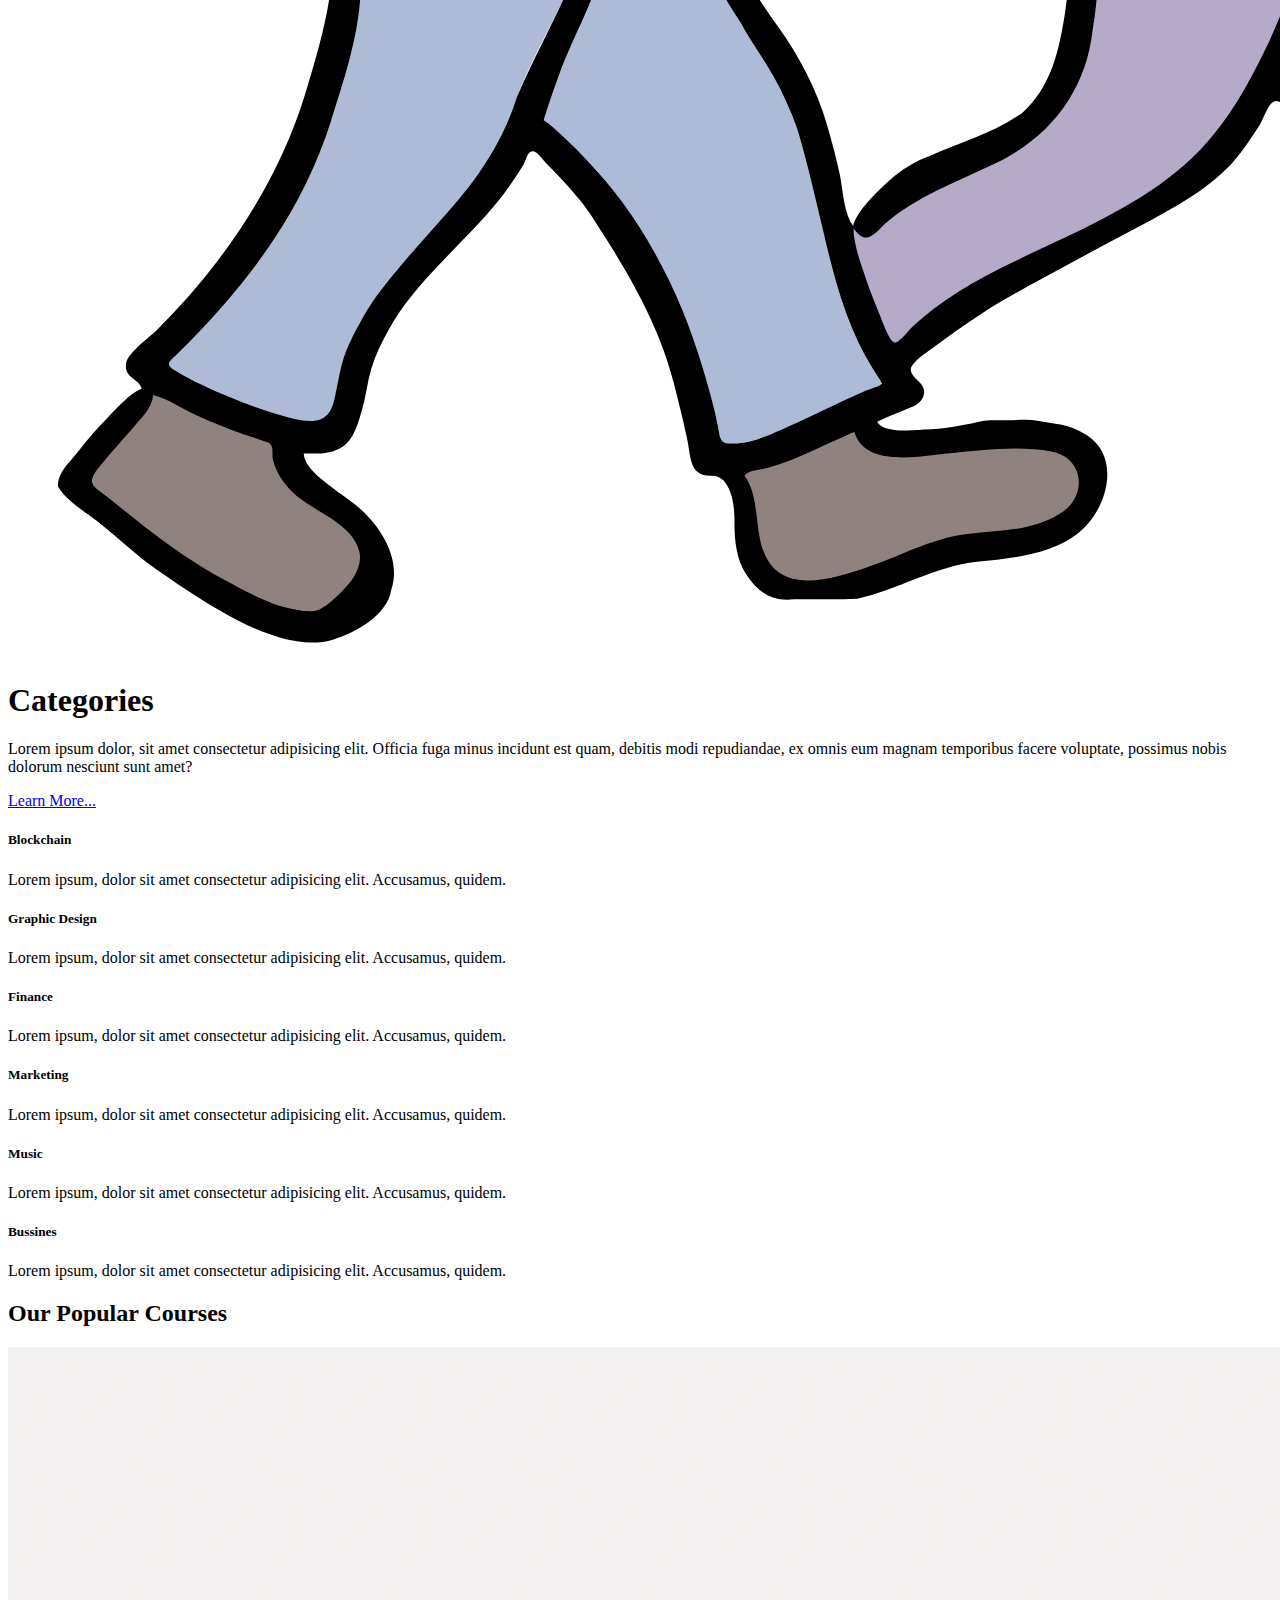
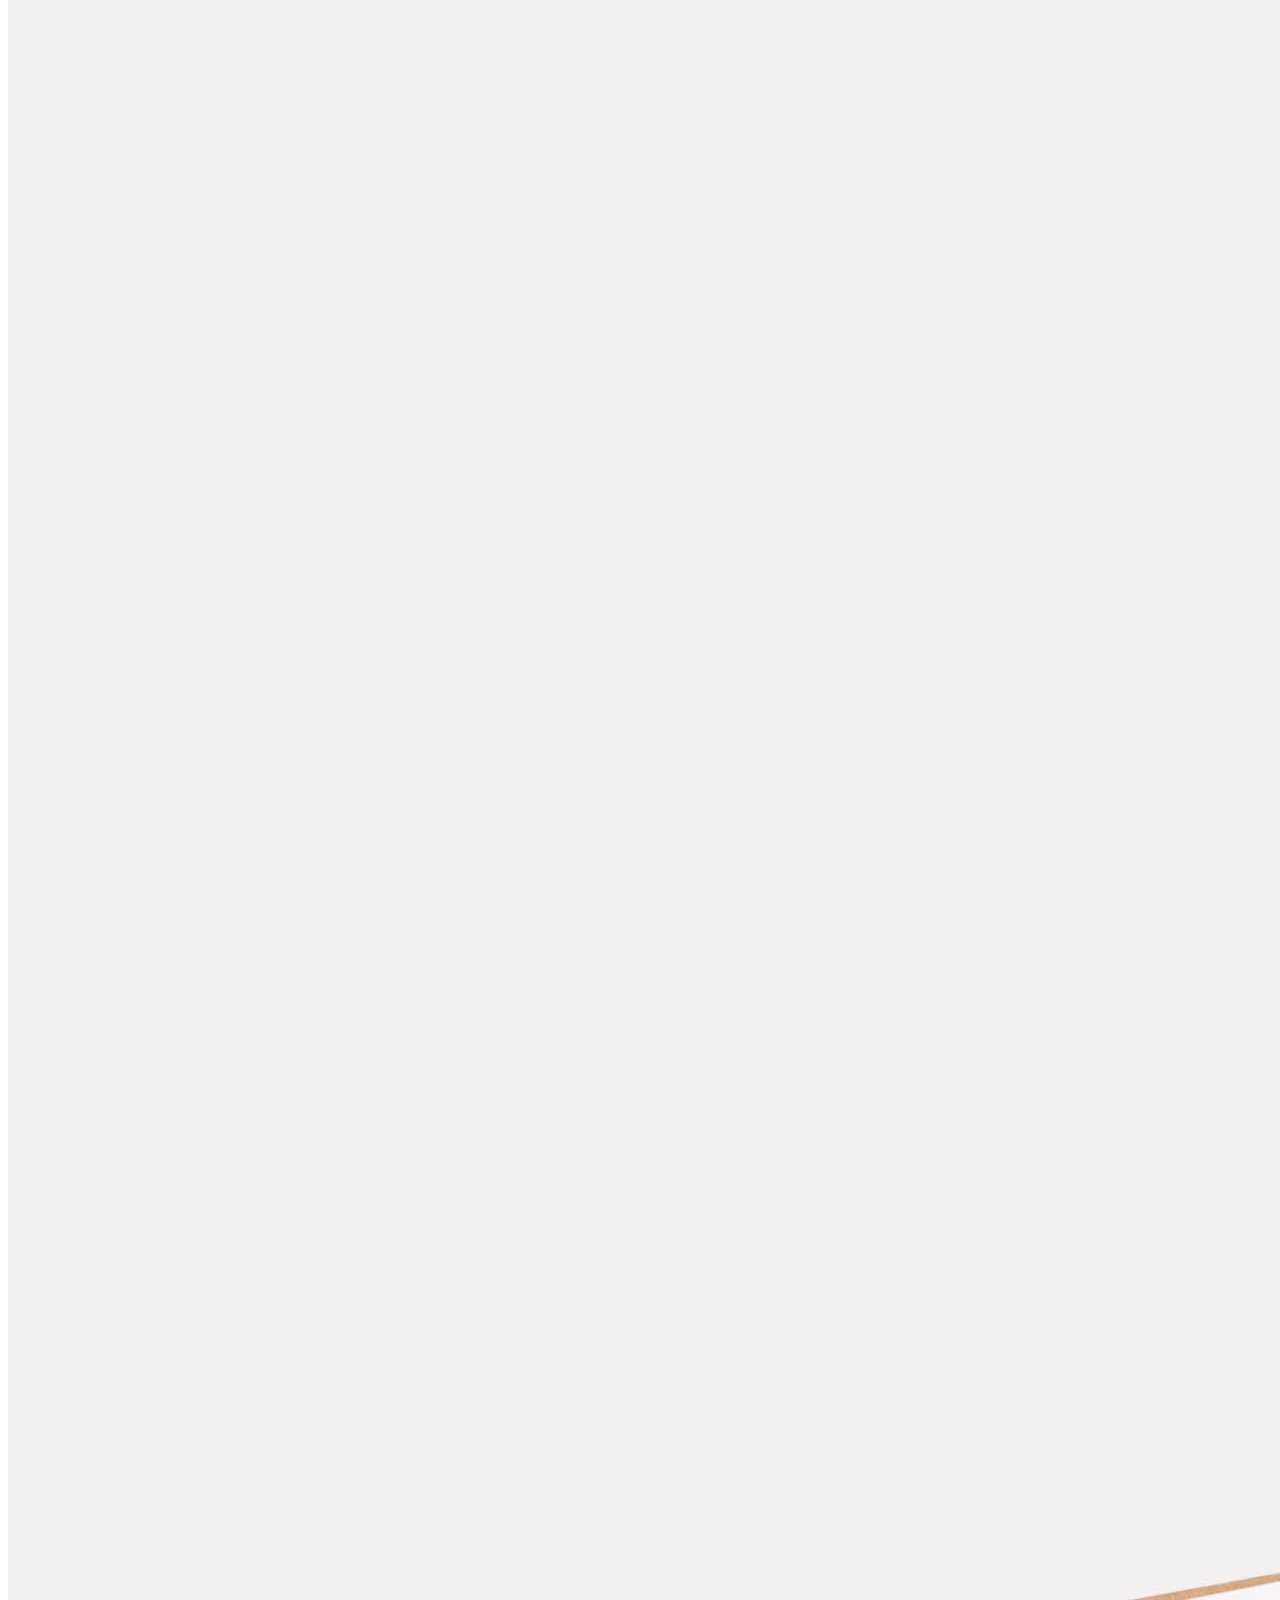
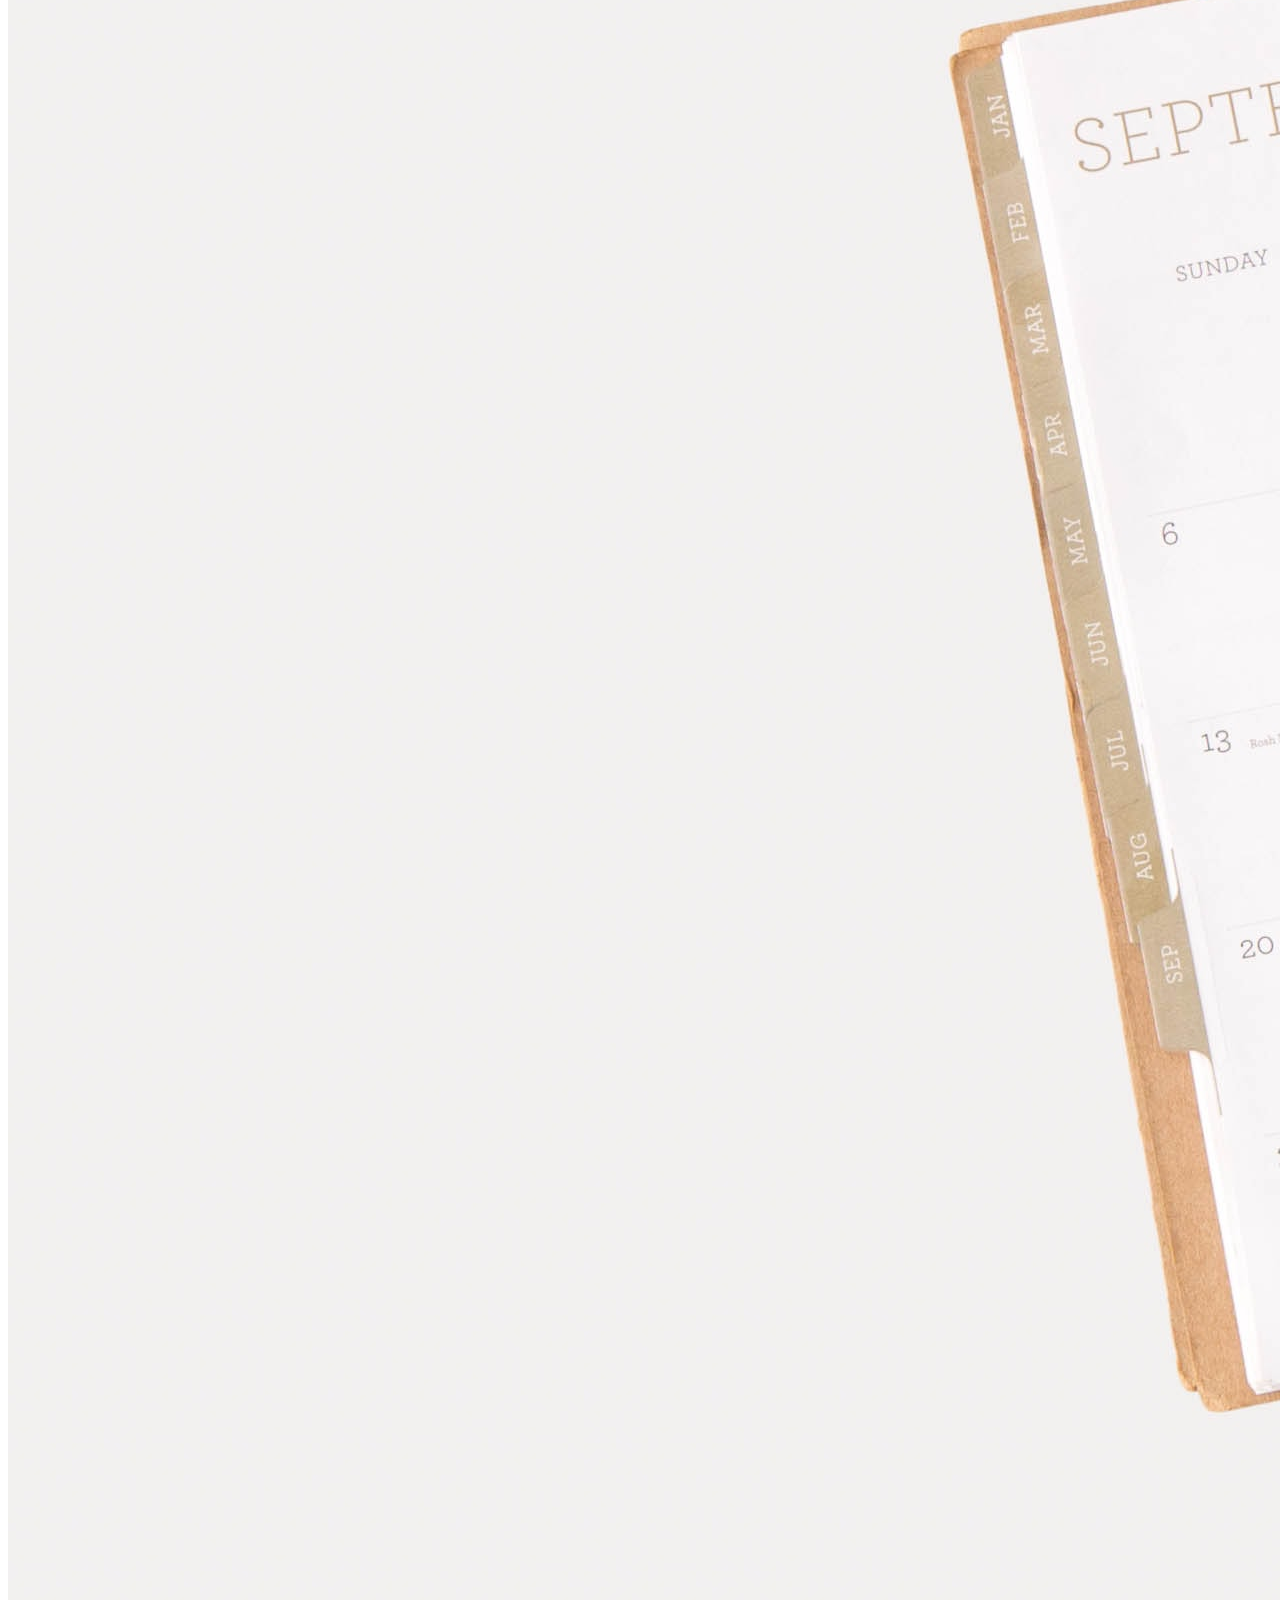
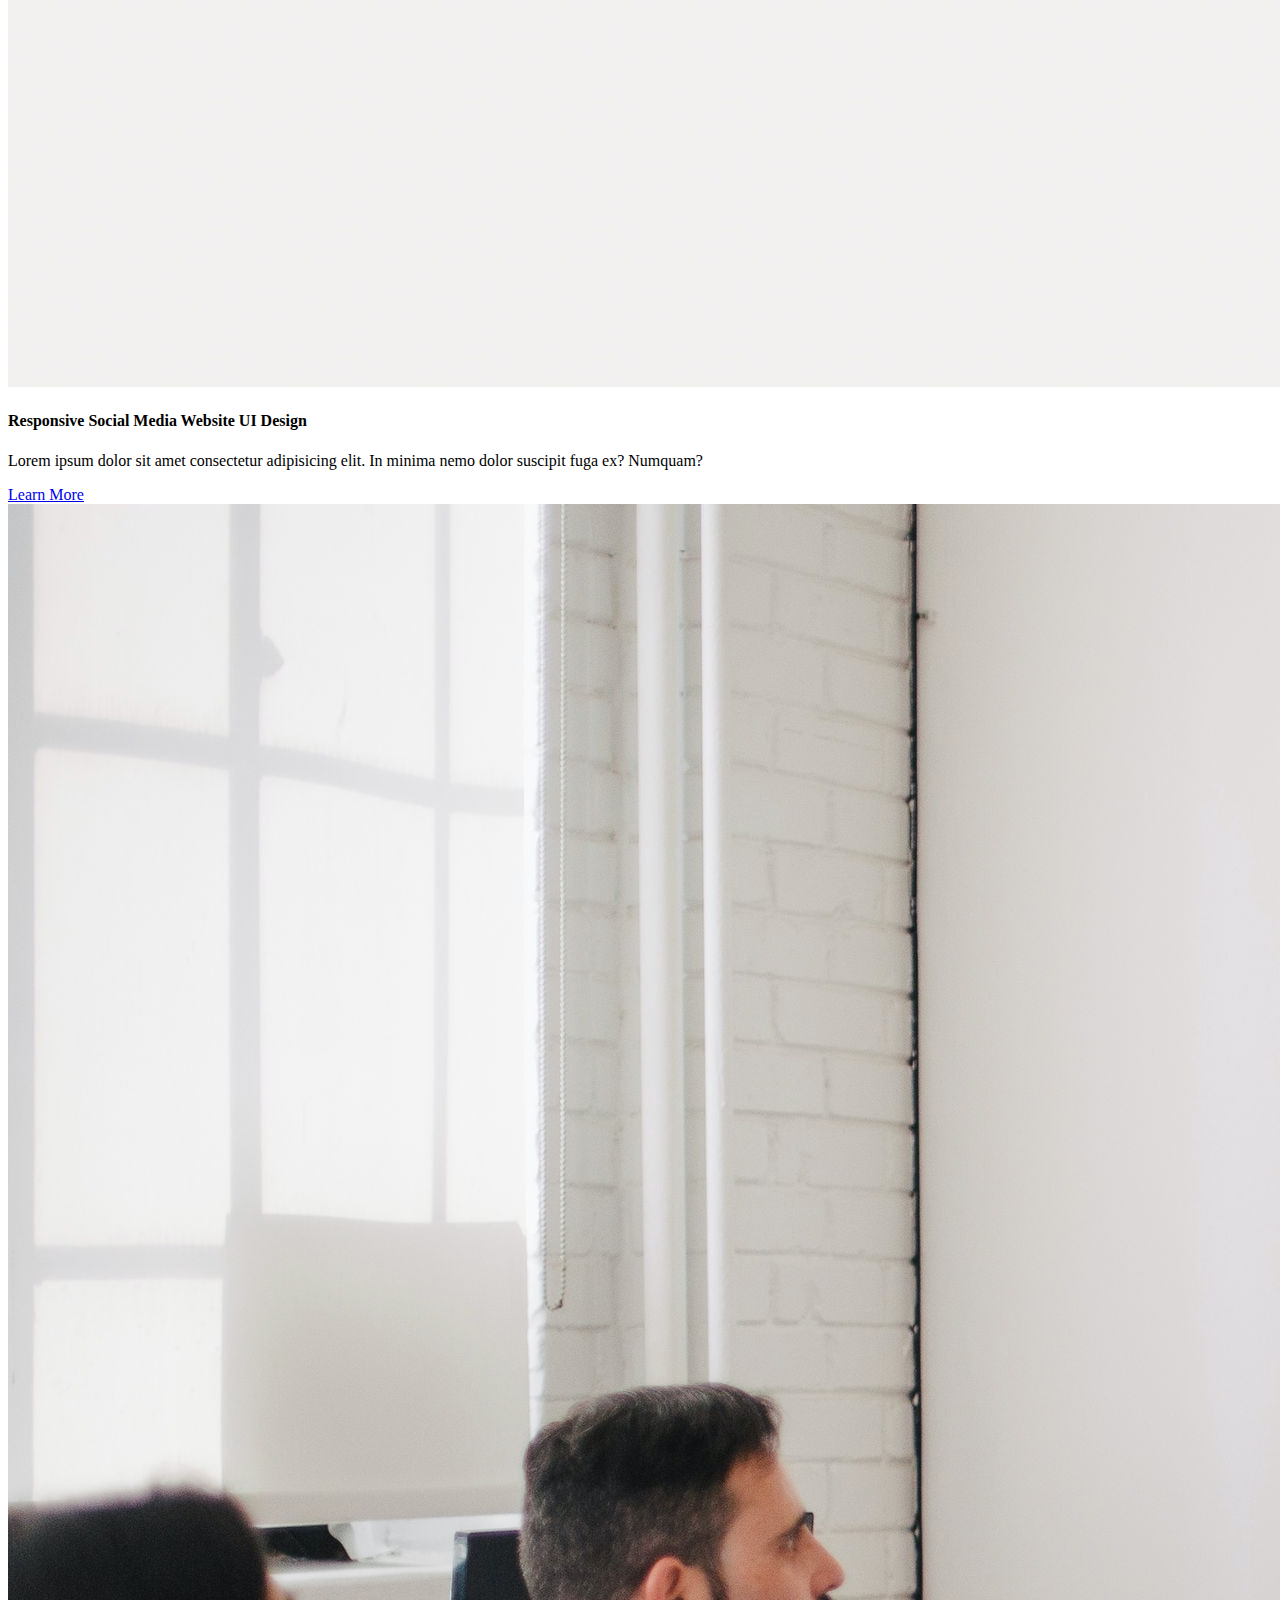
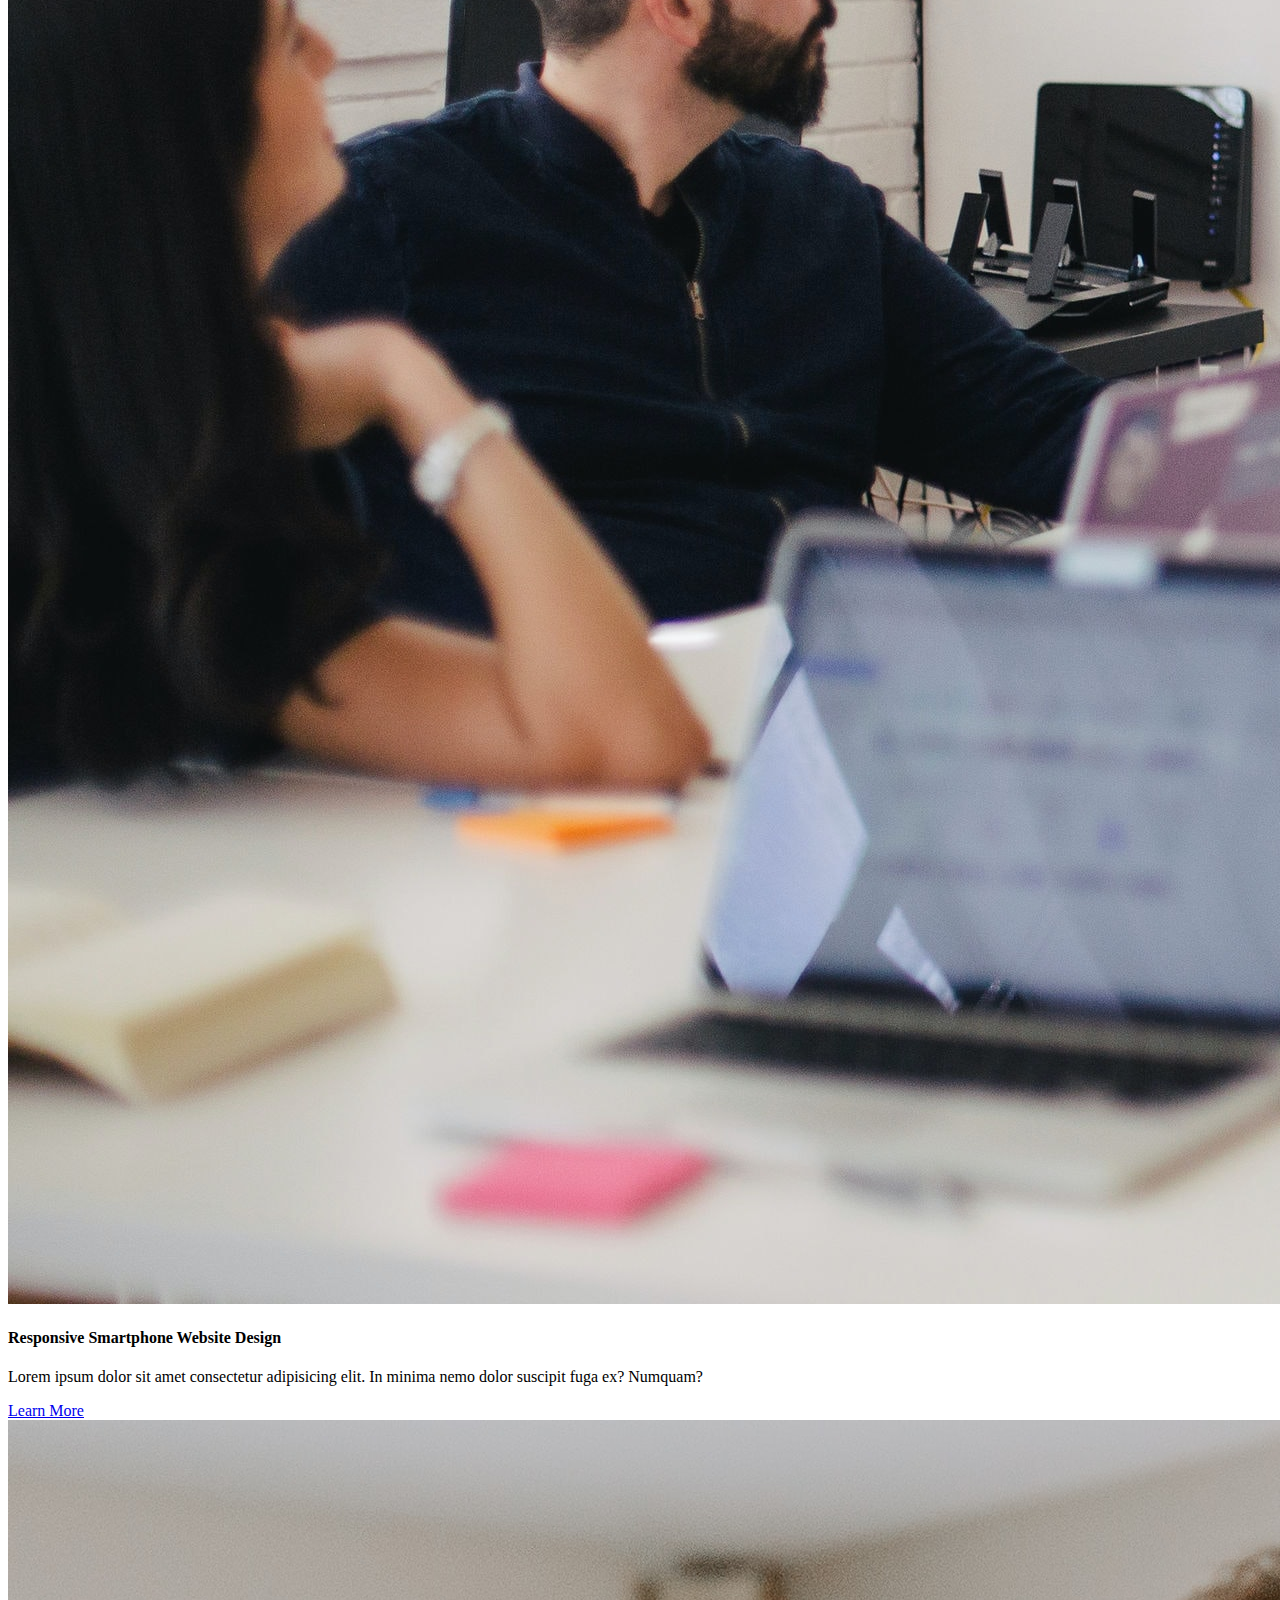
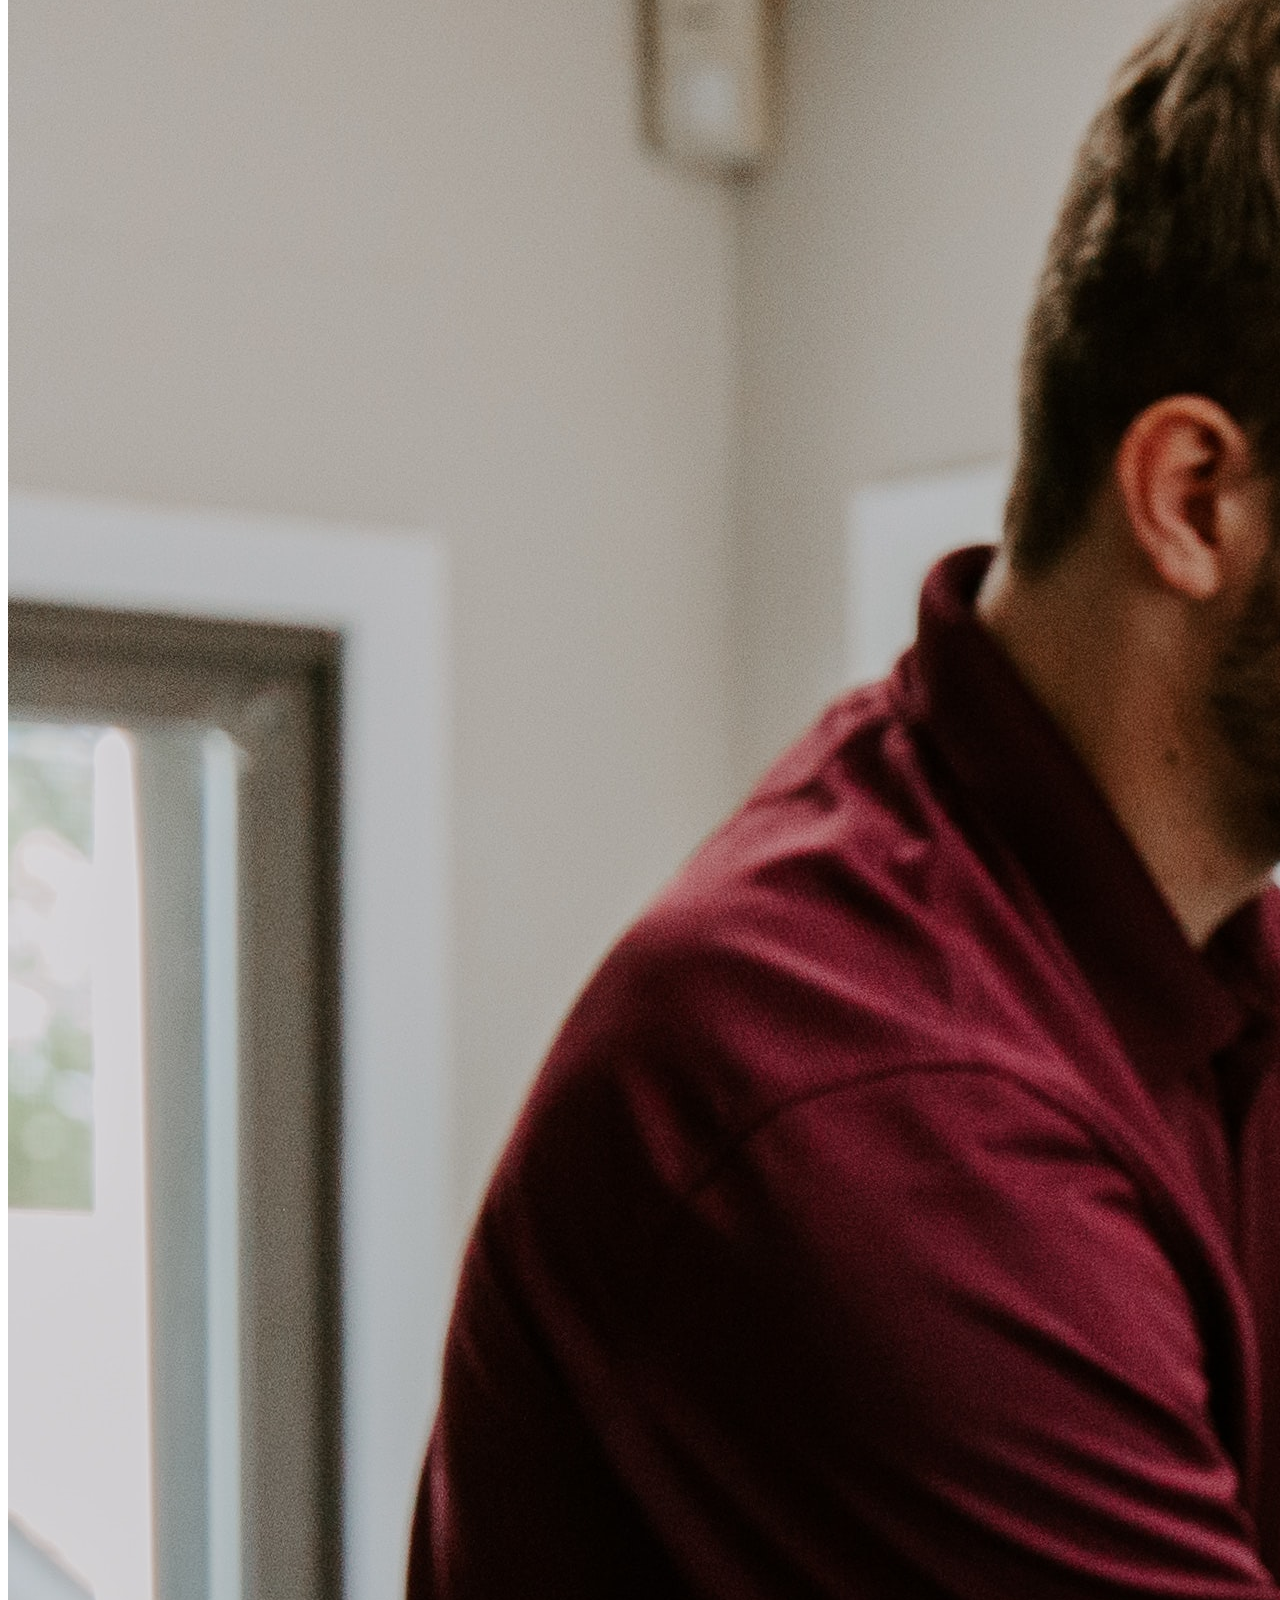
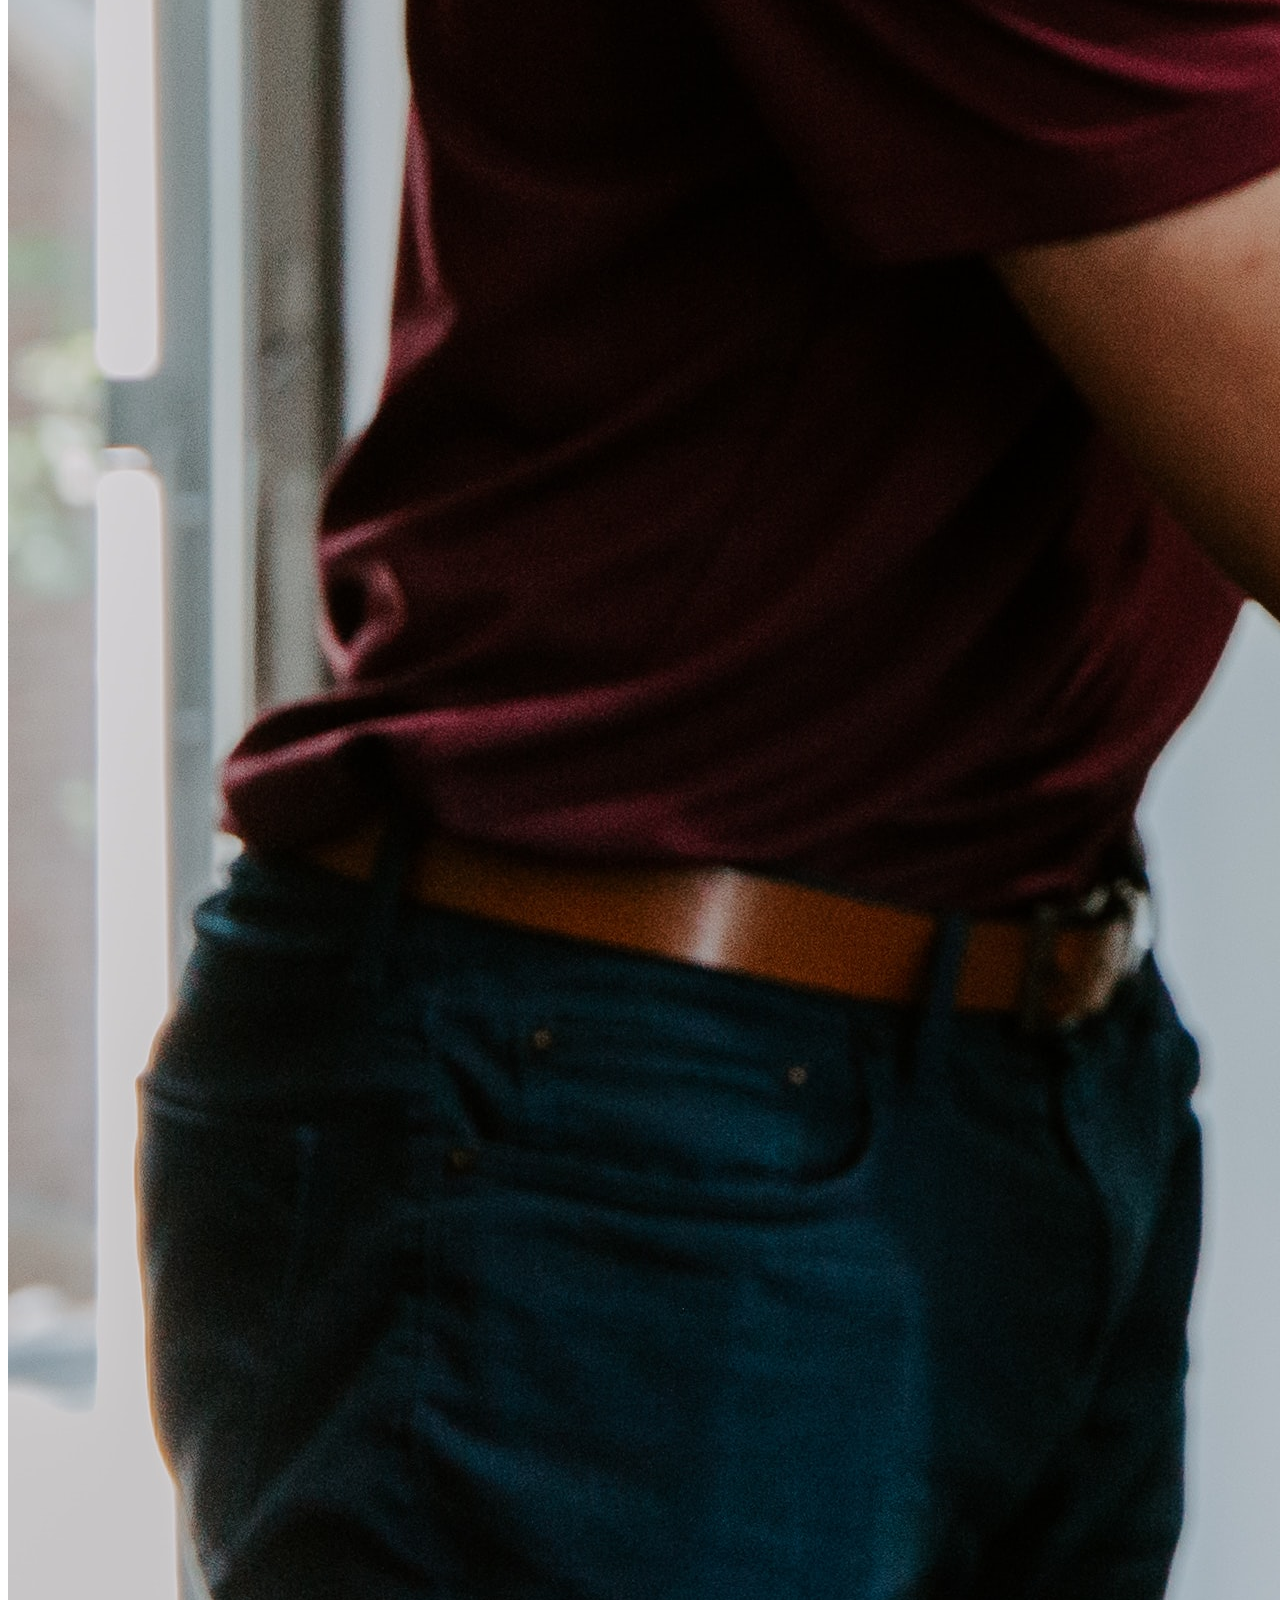
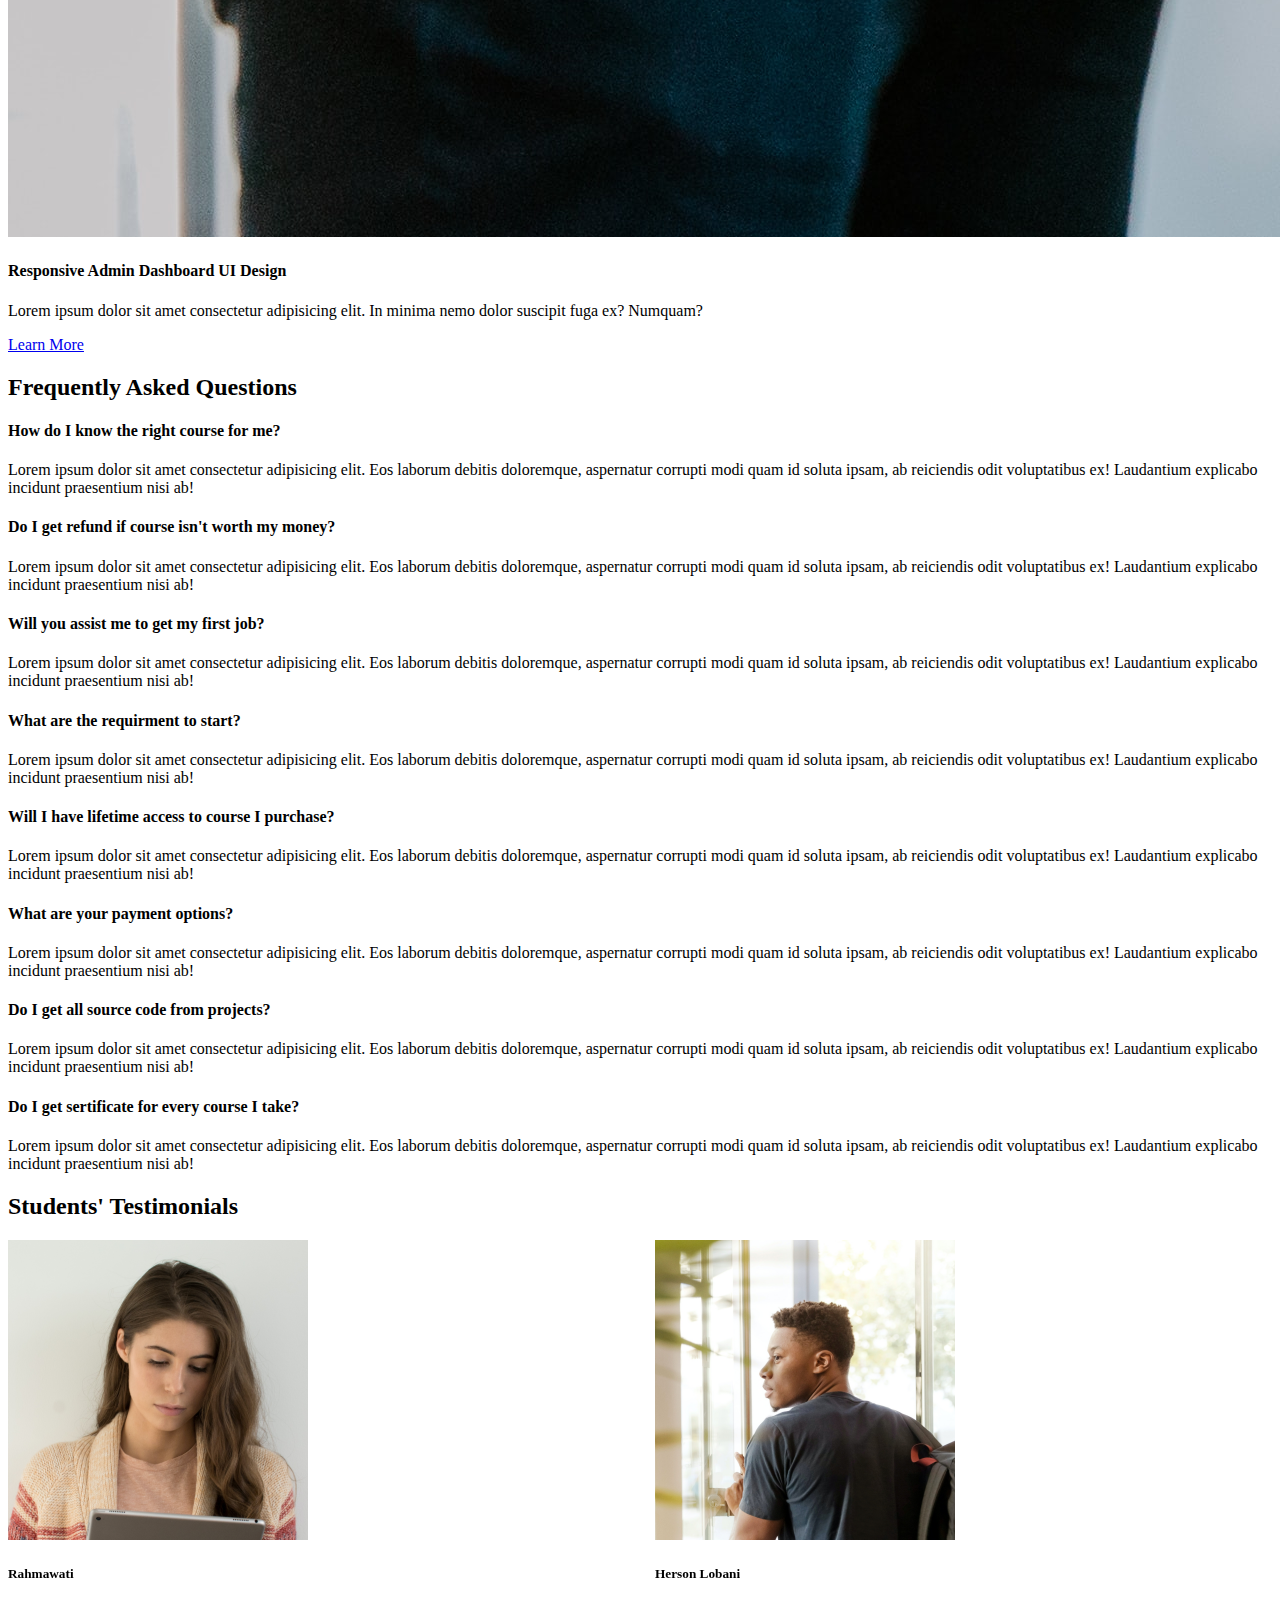
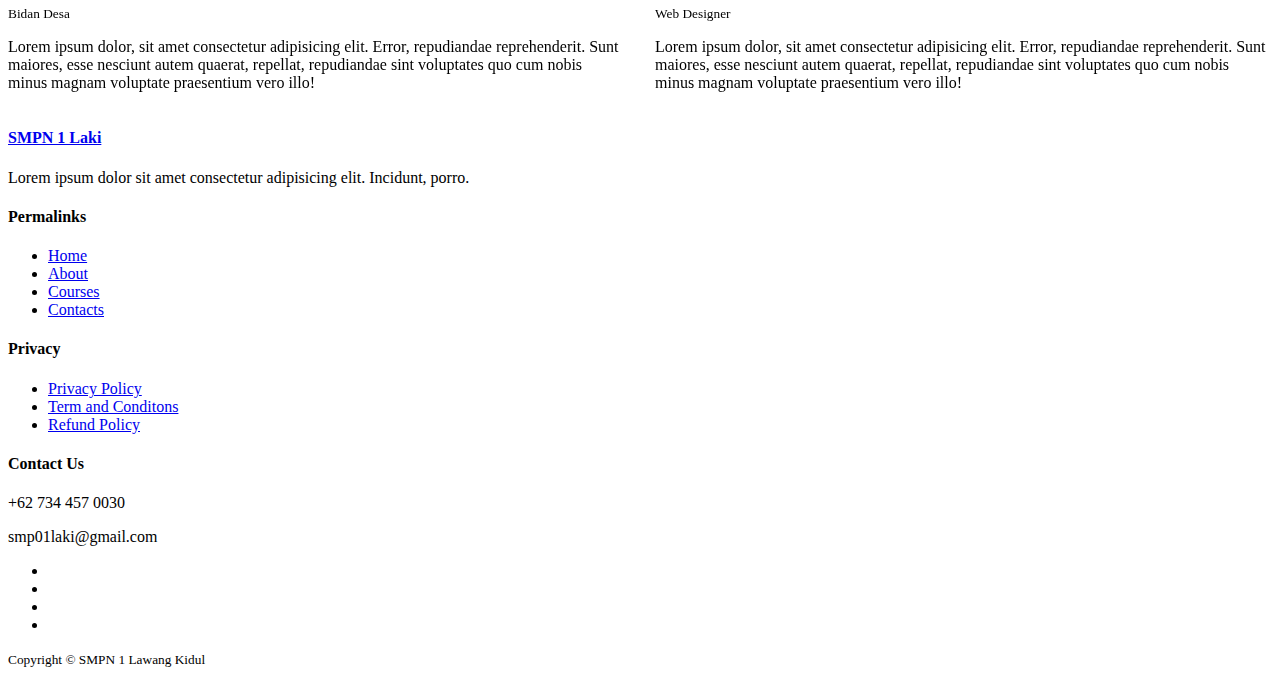
==== commit 9c3f8d5d: "Update index.html" ====
--- a/index.html
+++ b/index.html
@@ -23,7 +23,7 @@
     <link rel="stylesheet" href="https://unpkg.com/swiper@8/swiper-bundle.min.css"/>
 
     <!-- My Css -->
-    <link rel="stylesheet" href="./CSS/style.css">
+    <link rel="stylesheet" href="./css/style.css">
     <!-- <style>
         body{
             background-image: url('../CSS3/img/watercolor.png');
